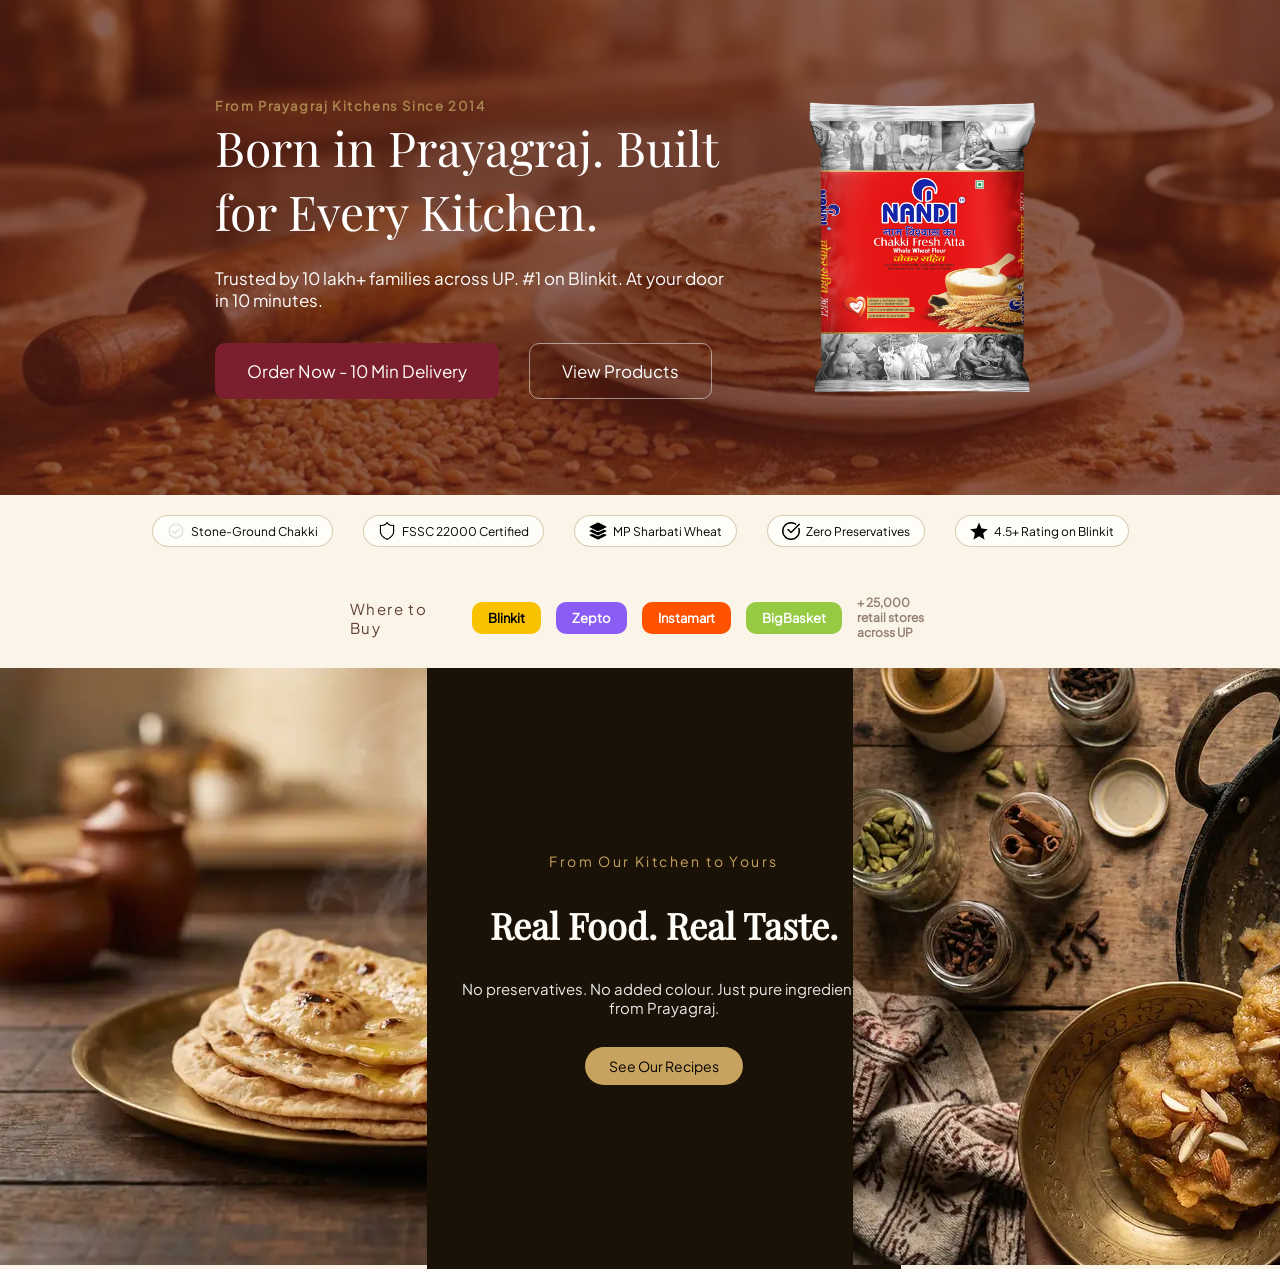
==== index.html @ 05269eb1 "Your message" ====
<!DOCTYPE html>
<html lang="en">

<head>
  <meta charset="UTF-8">
  <meta name="viewport" content="width=device-width, initial-scale=1.0">
  <title>Document</title>
  <link rel="stylesheet" href="index.css">
</head>

<body>
  <!-- HERO SECTION -->
  <div class="hero-container">
    <div class="hero-overlay">
      <div class="hero-inner-container">
        <div class="hero-content">
          <span>
            From Prayagraj Kitchens Since 2014</span>
          <h1>Born in Prayagraj.
            Built for Every Kitchen.</h1>
          <p>Trusted by 10 lakh+ families across UP. #1 on Blinkit. At your door in 10 minutes.</p>
          <div class="hero-btns">
            <button class="hero-a-btn">
              Order Now - 10 Min Delivery
            </button>
            <button class="hero-b-btn">
              View Products
            </button>
          </div>
        </div>
        <div class="hero-image">
          <img src="Images/atta-red-mockup-hero.webp" alt="">
        </div>
      </div>
    </div>
  </div>

  <!-- badge section  -->
  <div class="hero-under-tags">
    <span class="hero-under-tag">
      <img src="Icons\check_circle_24dp_E3E3E3_FILL0_wght400_GRAD0_opsz24.svg" alt="" class="hero-icons">
      Stone-Ground Chakki
    </span>
    <span class="hero-under-tag">
      <img src="Icons\user-interface_3668891.png" alt="" class="hero-icons">FSSC 22000 Certified
    </span>
    <span class="hero-under-tag">
      <img src="Icons\layer_1694011.png" alt="" class="hero-icons">MP Sharbati Wheat
    </span>
    <span class="hero-under-tag">
      <img src="Icons\comment_1756625.png" alt="" class="hero-icons">Zero Preservatives
    </span>
    <span class="hero-under-tag">
      <img src="Icons\star_565667.png" alt="" class="hero-icons">4.5+ Rating on Blinkit
    </span>
  </div>

  <!--  WHERE TO BUY  -->

  <div class="wtb-main-container">
    <div class="wtb-inner-container">
      <p class="wtb-big-t">
        Where to Buy
      </p>
      <div class="wtb-badge-container">
        <button class="wtb-badge-1">
          Blinkit
        </button>
        <button class="wtb-badge-2">
          Zepto
        </button>
        <button class="wtb-badge-3">
          Instamart
        </button>
        <button class="wtb-badge-4">
          BigBasket
        </button>
        <p class="wtb-small-t">
          + 25,000 retail stores across UP
        </p>
      </div>
    </div>
  </div>

  <!-- REAL FOOD REAL TASTE  -->
  <div class="rfrt-main-container">
    <div class="rfrt-left-image"><img src="Images\lifestyle-rotis-plate.webp" alt=""></div>
    <div class="rfrt-inner-container">
      <p class="rfrt-big-t">From Our Kitchen to Yours</p>
      <h1 class="rfrt-h1">
        Real Food.
        Real Taste.
      </h1>
      <p class="rfrt-small-t">
        No preservatives. No added colour. Just pure ingredients from Prayagraj.
      </p>
      <button class="rfrt-btn">
        See Our Recipes
      </button>
    </div>
    <div class="rfrt-right-image"><img src="Images\lifestyle-halwa-cooking.webp" alt=""></div>
  </div>
</body>

</html>
---- index.css ----
@font-face {
  font-family: 'jakarta';
  src: url('./text/PlusJakartaSans-Regular.ttf');
}
@font-face {
  font-family: 'playfair';
  src: url('./text/PlayfairDisplay-Regular.ttf');
}
/* HERO SECTION  */
*{
  margin: 0;
  padding: 0;
}
body{
  background-color: #FAF5E8;
}
.hero-container{
  background-image: url(Images/hero-bg.webp);
  height: 55vh;
  width: 100%;
  background-size: cover;
  background-repeat: no-repeat;
  background-position: center;
}
.hero-overlay{
  background-color: #531b15af;
  height: 100%;
  display: flex;
  justify-content: center;
  align-items: center;

}
.hero-inner-container{
  display: flex;
  justify-content: space-between;
  align-items: center;
  gap: 50px;
  margin: 0px 320px;
}
.hero-image img{
  height: 303px;


}
.hero-image{
  height: 303px;
  animation-name: float;
  animation-duration: 3.5s;
  animation-iteration-count: infinite;

}
@keyframes float{
  
  0%, 100%{
    transform: translateY(0);
  }
  50%{
    transform: translateY(-10px);
  }
}
.hero-image{
  height: 303px;
  width: 500px;
  display: flex;
  justify-content: center;
}
.hero-content{
  color: rgb(255, 255, 255);
  max-width: 570px;
}
.hero-content span{
  color: #A9854F;
  font-size: 13px;
  font-weight: 600;
  letter-spacing: 1.6px;
  font-family: jakarta;
  margin-bottom: 16px;
}
.hero-content h1{
  color: rgb(255, 255, 255);
  font-size: 48px;
  font-family: playfair;
  margin-bottom: 24px;
  font-weight: 400;
}
.hero-content p{
  color: rgb(255, 255, 255);
  font-size: 17px;
  font-weight: 500;
  font-family: jakarta;
  margin-bottom: 32px;
}
.hero-btns{
  display: flex;
  gap: 30px;
}
.hero-a-btn{
 padding: 16px 32px;
 background-color: #7B1F2E;
 font-family: jakarta;
 font-size: 17px;
 font-weight: 500;
 color: #FFFDF7;
 border: none;
 border-radius: 10px;
}
.hero-b-btn{
 padding: 16px 32px;
 background-color: #7b1f2e00;
 font-family: jakarta;
 font-size: 17px;
 font-weight: 500;
 color: #ffffff;
 border: #ffffff80 solid 1px;
 border-radius: 10px;
}
/* HERO-UNDER-ICONS */

.hero-icons{
  height: 18px;
  width: 18px;
}
.hero-under-tag{
  background-color: #FFFDF7;
  border-radius: 20px;
  padding: 6px 14px;
  font-family: jakarta;
  font-size: 12px;
  color: black;
  display: flex;
  justify-content: center;
  align-items: center;
  gap: 6px;
  border: #7a510648 solid 1px ;
}
.hero-under-tags{
  display: flex;
  justify-content: center;
  align-items: center;
  gap: 30px;
  padding: 20px 24px;
 
}
 /* WHERE TO BUY  */


.wtb-main-container{
  padding: 12px 0px;
  

 }
 .wtb-inner-container{
  margin: 0px 350px;
  padding: 16px 0px;
  display: flex;
  justify-content: center;
  align-items: center;
  gap: 30px;
  
 }
 .wtb-badge-container{
  display: flex;
  justify-content: center;
  align-items: center;
  gap: 15px;
 }
 .wtb-big-t{
  font-family: jakarta;
  font-size: 15px;
  letter-spacing: 1.4px;
  font-weight: 500;
  color: #3a1304cb;
 }
 .wtb-small-t{
  font-family: jakarta;
  font-size: 12px;
  letter-spacing: 0px;
  font-weight: 600;
  color: #35110383;
 }
.wtb-badge-1{
  padding: 8px 16px;
  background-color: #F8C200;
  color: black;
  font-family: jakarta;
  font-size: 13px;
  font-weight: 600;
  border: none;
  border-radius: 10px;
}
.wtb-badge-2{
  padding: 8px 16px;
  background-color: #8B5CF6;
  color: rgb(255, 255, 255);
  font-family: jakarta;
  font-size: 13px;
  font-weight: 600;
  border: none;
  border-radius: 10px;
}
.wtb-badge-3{
  padding: 8px 16px;
  background-color: #FF5200;
  color: rgb(255, 255, 255);
  font-family: jakarta;
  font-size: 13px;
  font-weight: 600;
  border: none;
  border-radius: 10px;
}
.wtb-badge-4{
  padding: 8px 16px;
  background-color: #95CA42;
  color: rgb(255, 255, 255);
  font-family: jakarta;
  font-size: 13px;
  font-weight: 600;
  border: none;
  border-radius: 10px;
}
.rfrt-main-container{
  display: grid;
  justify-content: center;
  align-items: stretch;
  grid-template-columns: 1fr 1fr 1fr;
  min-height: 340px;
  padding: 0px;
  position: relative;
}
.rfrt-inner-container{
  display: flex;
  justify-content: center;
  align-items: center;
  padding: 32px 24px;
  flex-direction: column;
  text-align: center;
  background-color: #1A1207;
  width: 100%;
  gap: 30px;
  
}

.rfrt-left-image, .rfrt-right-image{
  overflow: hidden;
}
.rfrt-left-image image{
      width: 100%;
    height: 100%;
    object-fit: cover;
    display: block;
    transition: transform 6s;
    transform: scale(1);
}

.rfrt-right-image image{
    width: 100%;
    height: 100%;
    object-fit: cover;
    display: block;
    transition: transform 6s;
    transform: scale(1);
}
.rfrt-big-t{
  color: #C8A35F;
  font-family: jakarta;
  font-size: 14px;
  letter-spacing: 2.4px;
  line-height: 19px;
}
.rfrt-small-t{
  color: #e9e9e9;
  font-family: jakarta;
  font-size: 15px;
  letter-spacing: 0px;
  line-height: 19px;
}
.rfrt-h1{
  font-family: playfair;
  font-size: 36px;
  color: #FFFDF7;
  font-weight: 600;
}
.rfrt-btn{
  padding: 10px 24px;
  background-color: #C8A35F;
  border-radius: 50px;
  border: none;
  font-family: jakarta;
  font-size: 14px;
  color: black;
}
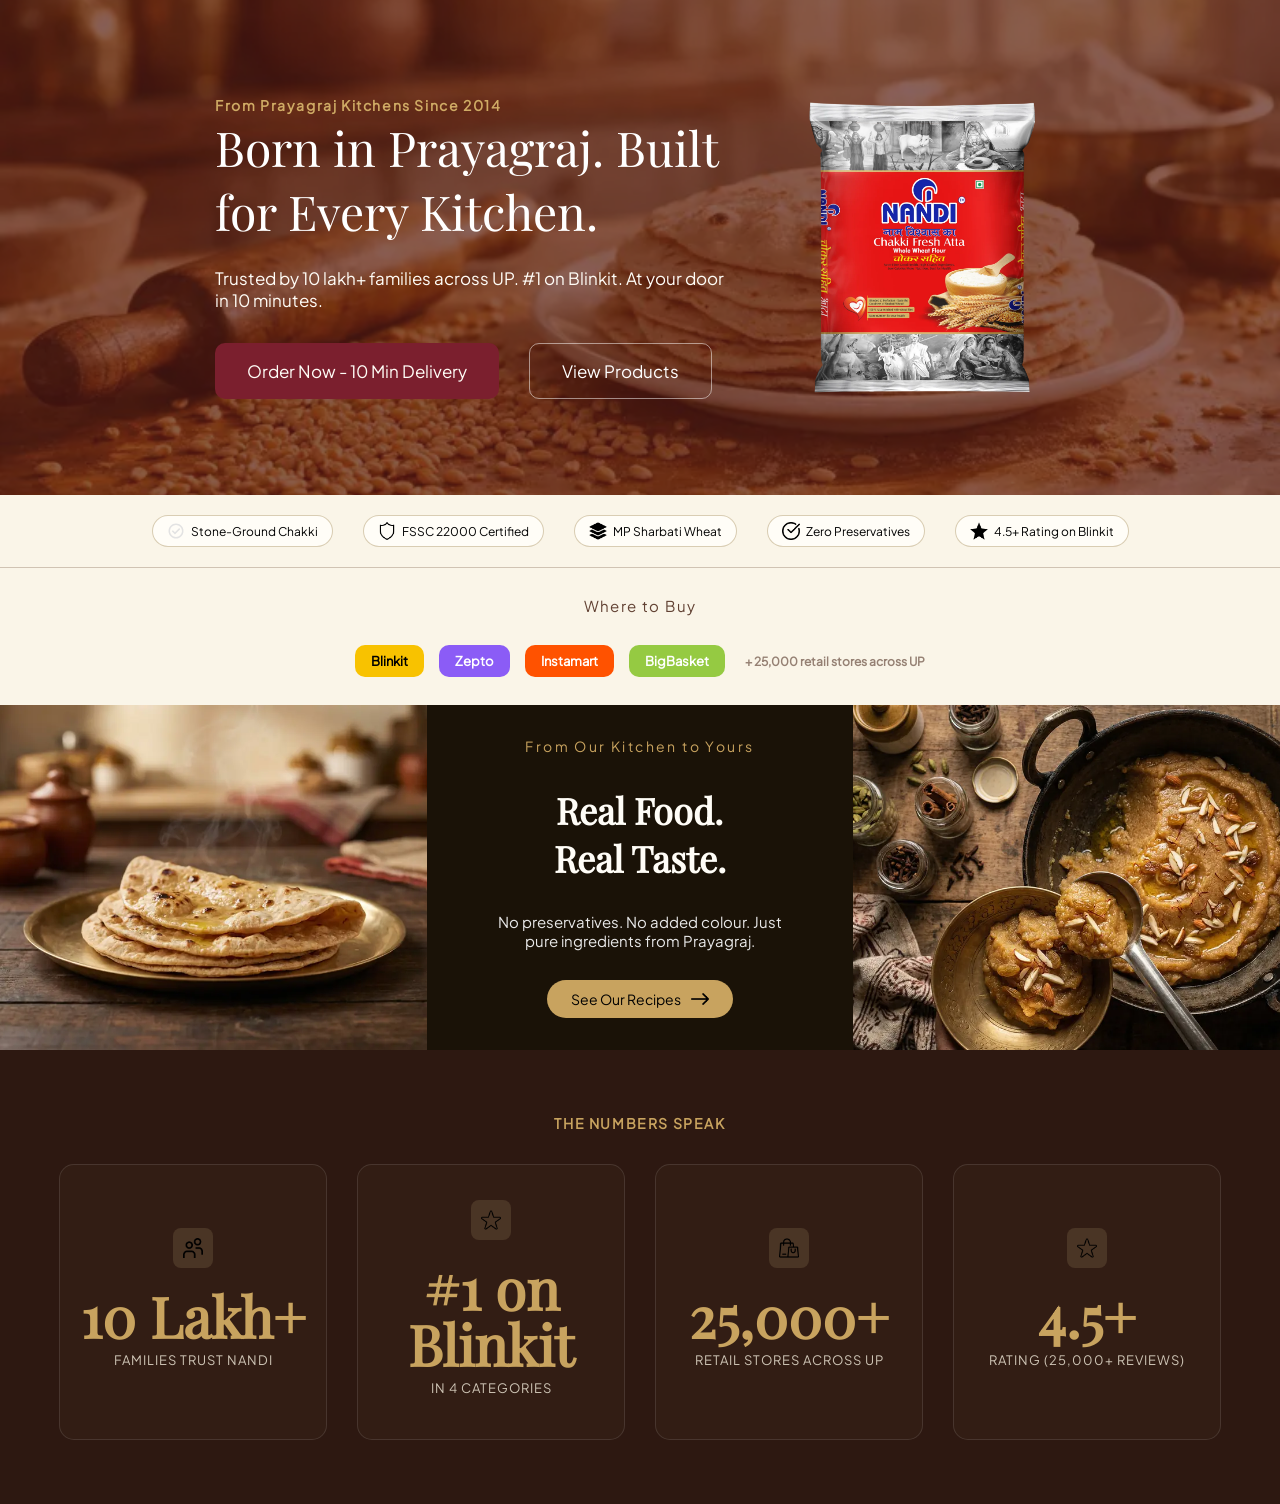
==== commit 37938cdd: "first commit" ====
--- a/index.html
+++ b/index.html
@@ -6,6 +6,7 @@
   <meta name="viewport" content="width=device-width, initial-scale=1.0">
   <title>Document</title>
   <link rel="stylesheet" href="index.css">
+  <link rel="stylesheet" href="media.css">
 </head>
 
 <body>
@@ -35,6 +36,7 @@
     </div>
   </div>
 
+  
   <!-- badge section  -->
   <div class="hero-under-tags">
     <span class="hero-under-tag">
@@ -53,16 +55,17 @@
     <span class="hero-under-tag">
       <img src="Icons\star_565667.png" alt="" class="hero-icons">4.5+ Rating on Blinkit
     </span>
-  </div>
-
+  </div> 
+  
+  <hr class="divider">
   <!--  WHERE TO BUY  -->
-
   <div class="wtb-main-container">
     <div class="wtb-inner-container">
       <p class="wtb-big-t">
         Where to Buy
       </p>
       <div class="wtb-badge-container">
+        <div class="wtb-badges">
         <button class="wtb-badge-1">
           Blinkit
         </button>
@@ -75,6 +78,7 @@
         <button class="wtb-badge-4">
           BigBasket
         </button>
+        </div>
         <p class="wtb-small-t">
           + 25,000 retail stores across UP
         </p>
@@ -96,10 +100,40 @@
       </p>
       <button class="rfrt-btn">
         See Our Recipes
+        <img src="./Icons/right_4574317.png" class="arrow" alt="">
       </button>
     </div>
     <div class="rfrt-right-image"><img src="Images\lifestyle-halwa-cooking.webp" alt=""></div>
   </div>
+ 
+  <!-- NUMBERS SECTION -->
+   <div class="ns-main-container">
+    <div class="ns-inner-container">
+      <p class="ns-text">The Numbers Speak</p>
+      <div class="ns-card-container">
+        <div class="ns-card">
+          <img src="./Icons/users_12470714.png" alt="">
+          <h1>10 Lakh+</h1>
+          <p>Families Trust Nandi</p>
+        </div>
+        <div class="ns-card">
+          <img src="Icons\star_2168282.png" alt="">
+          <h1>#1 on Blinkit</h1>
+          <p>in 4 Categories</p>
+        </div>
+        <div class="ns-card">
+          <img src="Icons/paper-bags_4129702.png" alt="">
+          <h1>25,000+</h1>
+          <p>Retail Stores Across UP</p>
+        </div>
+        <div class="ns-card">
+          <img src="Icons\star_2168282.png" alt="">
+          <h1>4.5+</h1>
+          <p>Rating (25,000+ Reviews)</p>
+        </div>
+      </div>
+    </div>
+   </div>
 </body>
 
 </html>
--- a/index.css
+++ b/index.css
@@ -1,20 +1,24 @@
+* {
+  margin: 0px;
+  padding: 0px;
+}
+
+body {
+  background-color: #FAF5E8;
+}
 @font-face {
   font-family: 'jakarta';
   src: url('./text/PlusJakartaSans-Regular.ttf');
 }
+
 @font-face {
   font-family: 'playfair';
   src: url('./text/PlayfairDisplay-Regular.ttf');
 }
+
 /* HERO SECTION  */
-*{
-  margin: 0;
-  padding: 0;
-}
-body{
-  background-color: #FAF5E8;
-}
-.hero-container{
+
+.hero-container {
   background-image: url(Images/hero-bg.webp);
   height: 55vh;
   width: 100%;
@@ -22,7 +26,8 @@
   background-repeat: no-repeat;
   background-position: center;
 }
-.hero-overlay{
+
+.hero-overlay {
   background-color: #531b15af;
   height: 100%;
   display: flex;
@@ -30,97 +35,113 @@
   align-items: center;
 
 }
-.hero-inner-container{
+
+.hero-inner-container {
   display: flex;
   justify-content: space-between;
   align-items: center;
   gap: 50px;
   margin: 0px 320px;
 }
-.hero-image img{
+
+.hero-image img {
   height: 303px;
 
 
 }
-.hero-image{
-  height: 303px;
+
+.hero-image {
+  /* height: 303px; */
   animation-name: float;
   animation-duration: 3.5s;
   animation-iteration-count: infinite;
 
 }
-@keyframes float{
-  
-  0%, 100%{
+
+@keyframes float {
+
+  0%,
+  100% {
     transform: translateY(0);
   }
-  50%{
+
+  50% {
     transform: translateY(-10px);
   }
 }
-.hero-image{
+
+.hero-image {
   height: 303px;
   width: 500px;
   display: flex;
   justify-content: center;
 }
-.hero-content{
+
+.hero-content {
   color: rgb(255, 255, 255);
   max-width: 570px;
 }
-.hero-content span{
-  color: #A9854F;
-  font-size: 13px;
+
+.hero-content span {
+  color: #CFAB65;
+  font-size: 14px;
   font-weight: 600;
   letter-spacing: 1.6px;
   font-family: jakarta;
   margin-bottom: 16px;
 }
-.hero-content h1{
+
+.hero-content h1 {
   color: rgb(255, 255, 255);
   font-size: 48px;
   font-family: playfair;
   margin-bottom: 24px;
   font-weight: 400;
 }
-.hero-content p{
-  color: rgb(255, 255, 255);
+
+.hero-content p {
+  color: #FFFDF7;
   font-size: 17px;
   font-weight: 500;
   font-family: jakarta;
   margin-bottom: 32px;
 }
-.hero-btns{
+
+.hero-btns {
   display: flex;
   gap: 30px;
 }
-.hero-a-btn{
- padding: 16px 32px;
- background-color: #7B1F2E;
- font-family: jakarta;
- font-size: 17px;
- font-weight: 500;
- color: #FFFDF7;
- border: none;
- border-radius: 10px;
-}
-.hero-b-btn{
- padding: 16px 32px;
- background-color: #7b1f2e00;
- font-family: jakarta;
- font-size: 17px;
- font-weight: 500;
- color: #ffffff;
- border: #ffffff80 solid 1px;
- border-radius: 10px;
-}
+
+.hero-a-btn {
+  padding: 16px 32px;
+  background-color: #7B1F2E;
+  font-family: jakarta;
+  font-size: 17px;
+  font-weight: 500;
+  color: #FFFDF7;
+  border: none;
+  border-radius: 10px;
+}
+
+.hero-b-btn {
+  padding: 16px 32px;
+  background-color: #7b1f2e00;
+  font-family: jakarta;
+  font-size: 17px;
+  font-weight: 500;
+  color: #ffffff;
+  border: #ffffff80 solid 1px;
+  border-radius: 10px;
+}
+
 /* HERO-UNDER-ICONS */
 
-.hero-icons{
+.hero-icons {
   height: 18px;
   width: 18px;
 }
-.hero-under-tag{
+
+.hero-under-tag {
   background-color: #FFFDF7;
   border-radius: 20px;
   padding: 6px 14px;
@@ -130,55 +151,77 @@
   display: flex;
   justify-content: center;
   align-items: center;
+  flex-wrap: wrap;
   gap: 6px;
-  border: #7a510648 solid 1px ;
-}
-.hero-under-tags{
-  display: flex;
-  justify-content: center;
-  align-items: center;
+  border: #7a510648 solid 1px;
+}
+
+.hero-under-tags {
+  display: flex;
+  justify-content: center;
+  align-items: center;
+  flex-wrap: wrap;
   gap: 30px;
   padding: 20px 24px;
- 
-}
- /* WHERE TO BUY  */
-
-
-.wtb-main-container{
+}
+
+.divider{
+  width: 100%;
+  border: none;
+  height: 1px;
+  background-color: #4b240b3d;
+}
+
+/* WHERE TO BUY  */
+
+
+.wtb-main-container {
   padding: 12px 0px;
-  
-
- }
- .wtb-inner-container{
+}
+
+.wtb-inner-container {
   margin: 0px 350px;
   padding: 16px 0px;
   display: flex;
   justify-content: center;
   align-items: center;
+  flex-wrap: wrap;
   gap: 30px;
-  
- }
- .wtb-badge-container{
-  display: flex;
-  justify-content: center;
-  align-items: center;
+
+}
+
+.wtb-badge-container {
+  display: flex;
+  justify-content: center;
+  align-items: center;
+  flex-wrap: wrap;
+  gap: 20px;
+}
+
+.wtb-badges {
+  display: flex;
+  justify-content: center;
   gap: 15px;
- }
- .wtb-big-t{
+  flex-wrap: wrap;
+}
+
+.wtb-big-t {
   font-family: jakarta;
   font-size: 15px;
   letter-spacing: 1.4px;
   font-weight: 500;
   color: #3a1304cb;
- }
- .wtb-small-t{
+}
+
+.wtb-small-t {
   font-family: jakarta;
   font-size: 12px;
   letter-spacing: 0px;
   font-weight: 600;
   color: #35110383;
- }
-.wtb-badge-1{
+}
+
+.wtb-badge-1 {
   padding: 8px 16px;
   background-color: #F8C200;
   color: black;
@@ -188,7 +231,8 @@
   border: none;
   border-radius: 10px;
 }
-.wtb-badge-2{
+
+.wtb-badge-2, .wtb-badge-3,.wtb-badge-4{
   padding: 8px 16px;
   background-color: #8B5CF6;
   color: rgb(255, 255, 255);
@@ -198,89 +242,94 @@
   border: none;
   border-radius: 10px;
 }
-.wtb-badge-3{
-  padding: 8px 16px;
+
+.wtb-badge-3 {
   background-color: #FF5200;
-  color: rgb(255, 255, 255);
-  font-family: jakarta;
-  font-size: 13px;
-  font-weight: 600;
-  border: none;
-  border-radius: 10px;
-}
-.wtb-badge-4{
-  padding: 8px 16px;
+}
+
+.wtb-badge-4 {
   background-color: #95CA42;
-  color: rgb(255, 255, 255);
-  font-family: jakarta;
-  font-size: 13px;
-  font-weight: 600;
-  border: none;
-  border-radius: 10px;
-}
-.rfrt-main-container{
+}
+
+/* REAL FOOD REAL TASTE */
+
+.rfrt-main-container {
   display: grid;
   justify-content: center;
   align-items: stretch;
   grid-template-columns: 1fr 1fr 1fr;
+  grid-template-areas: "img-left middle img-right";
   min-height: 340px;
   padding: 0px;
   position: relative;
 }
-.rfrt-inner-container{
+
+.rfrt-inner-container {
   display: flex;
   justify-content: center;
   align-items: center;
   padding: 32px 24px;
   flex-direction: column;
+  grid-area: middle;
   text-align: center;
   background-color: #1A1207;
+  /* width: 100%; */
+  gap: 30px;
+}
+
+.rfrt-left-image {
+  overflow: hidden;
+  grid-area: img-left;
+}
+.rfrt-right-image {
+  overflow: hidden;
+  grid-area: img-right;
+}
+
+.rfrt-left-image img {
   width: 100%;
-  gap: 30px;
-  
-}
-
-.rfrt-left-image, .rfrt-right-image{
-  overflow: hidden;
-}
-.rfrt-left-image image{
-      width: 100%;
-    height: 100%;
-    object-fit: cover;
-    display: block;
-    transition: transform 6s;
-    transform: scale(1);
-}
-
-.rfrt-right-image image{
-    width: 100%;
-    height: 100%;
-    object-fit: cover;
-    display: block;
-    transition: transform 6s;
-    transform: scale(1);
-}
-.rfrt-big-t{
+  height: 100%;
+  object-fit: cover;
+  display: block;
+  transition: transform 6s;
+  transform: scale(1);
+}
+
+.rfrt-right-image img {
+  width: 100%;
+  height: 100%;
+  object-fit: cover;
+  display: block;
+  transition: transform 6s;
+  transform: scale(1);
+}
+
+.rfrt-big-t {
   color: #C8A35F;
   font-family: jakarta;
   font-size: 14px;
   letter-spacing: 2.4px;
   line-height: 19px;
 }
-.rfrt-small-t{
+
+.rfrt-small-t {
   color: #e9e9e9;
   font-family: jakarta;
   font-size: 15px;
   letter-spacing: 0px;
   line-height: 19px;
-}
-.rfrt-h1{
+  max-width: 300px;
+}
+
+.rfrt-h1 {
   font-family: playfair;
   font-size: 36px;
   color: #FFFDF7;
   font-weight: 600;
-}
-.rfrt-btn{
+  max-width: 200px;
+}
+
+.rfrt-btn {
   padding: 10px 24px;
   background-color: #C8A35F;
   border-radius: 50px;
@@ -288,4 +337,87 @@
   font-family: jakarta;
   font-size: 14px;
   color: black;
+  display: flex;
+  align-items: center;
+  justify-content: center;
+  gap: 10px;
+}
+.arrow{
+  height: 18px;
+}
+
+/* NUMBERS SECTION */
+
+.ns-main-container{
+  background-color: #2D1811;
+  padding: 64px 0;
+}
+.ns-inner-container{
+  display: flex;
+  justify-content: center;
+  align-items: center;
+  flex-direction: column;
+}
+.ns-card-container{
+  display: flex;
+  justify-content: center;
+  align-items: center;
+  margin: auto;
+  padding: 0px 20px;
+  max-width: 1200px;
+  gap: 30px;
+
+
+}
+.ns-card{
+  display: flex;
+  flex-direction: column;
+  justify-content: center;
+  align-items: center;
+  flex-wrap: wrap;
+  background-color: #352017bb;
+  padding: 20px 16px;
+  border: #ffffff1c solid 1px ;
+  border-radius: 15px;
+  width: 100%;
+  height: 234px;
+  margin: auto;
+  
+}
+.ns-text{
+  font-family: jakarta;
+  font-size: 14px;
+  color: #C8A35F;
+  font-weight: 600;
+  letter-spacing: 1.6px;
+  margin-bottom: 32px;
+  text-transform: uppercase;
+}
+.ns-card h1{
+  font-family: playfair;
+  font-size: 56px;
+  color: #C8A35F;
+  margin-bottom: 8px;
+  text-align: center;
+  line-height: 1;
+  margin-bottom: 8px;
+}
+.ns-card p{
+  font-family: jakarta;
+  font-size: 13px;
+  letter-spacing: 1px;
+  font-weight: 600px;
+  
+  text-transform: uppercase;
+  color: #faf4e3c7;
+  margin-bottom: 8px;
+  text-align: center;
+}
+.ns-card img{
+  height: 20px;
+  background-color: #4A3525;
+  padding: 10px;
+  border-radius: 8px;
+  margin-top: 0px;
+  margin: 0px auto 20px auto;
 }
--- a/media.css
+++ b/media.css
@@ -0,0 +1,126 @@
+@media (max-width: 800px) {
+
+  .hero-container {
+    height: 100%;
+    width: 100%;
+  }
+
+  .hero-inner-container {
+    flex-direction: column;
+  }
+
+  .hero-image {
+    order: -1;
+    height: 190px;
+    margin-top: 30px;
+  }
+
+  .hero-image img {
+    height: 190px;
+  }
+
+  .hero-content {
+    max-width: 400px;
+    text-align: center;
+    display: flex;
+    justify-content: center;
+    align-items: center;
+    flex-direction: column;
+    flex-wrap: wrap;
+  }
+
+  .hero-btns {
+    display: flex;
+    flex-direction: column;
+    justify-content: center;
+    align-items: center;
+    max-width: 300px;
+    margin-bottom: 30px;
+  }
+
+  .hero-a-btn,
+  .hero-b-btn {
+    width: 290px;
+  }
+
+  .hero-content h1 {
+    font-size: 32px;
+    font-weight: 400;
+    text-wrap: balance;
+    overflow-wrap: break-word;
+  }
+
+  .hero-content p {
+    font-size: 14px;
+    font-weight: 300;
+    text-wrap: balance;
+    overflow-wrap: break-word;
+  }
+
+
+  /* badge section */
+
+  .hero-under-tag {
+    padding: 4px 10px;
+  }
+
+  .hero-under-tags {
+    display: flex;
+    justify-content: center;
+    align-items: center;
+    flex-wrap: wrap;
+    gap: 10px;
+    padding: 40px 20px;
+  }
+
+  .hero-icons {
+    height: 14px;
+    width: 14px;
+  }
+
+  .hero-under-tag {
+    font-size: 11px;
+  }
+
+  /* WHERE TO BUY */
+
+  .wtb-inner-container {
+    margin: 0px;
+    padding: 16px 20px;
+    gap: 30px;
+  }
+
+  /* REAL FOOD REAL TASTE  */
+
+  .rfrt-main-container {
+    grid-template-columns: 1fr 1fr;
+    grid-template-areas: "middle middle"
+      "img-left img-right";
+  }
+
+  .rfrt-inner-container {
+    padding: 20px 16px;
+  }
+
+
+
+
+  .ns-card-container {
+    display: grid;
+    justify-content: center;
+    align-items: center;
+    grid-template-columns: 1fr 1fr;
+    row-gap: 30px;
+    column-gap: 30px;
+    width: 100%;
+    padding: 0px 10px;
+  }
+  .ns-card{
+    padding: 12px 8px;
+    width: 100%;
+    height: 100%;
+  }
+  .ns-card h1{
+    font-size: 28px;
+  }
+}
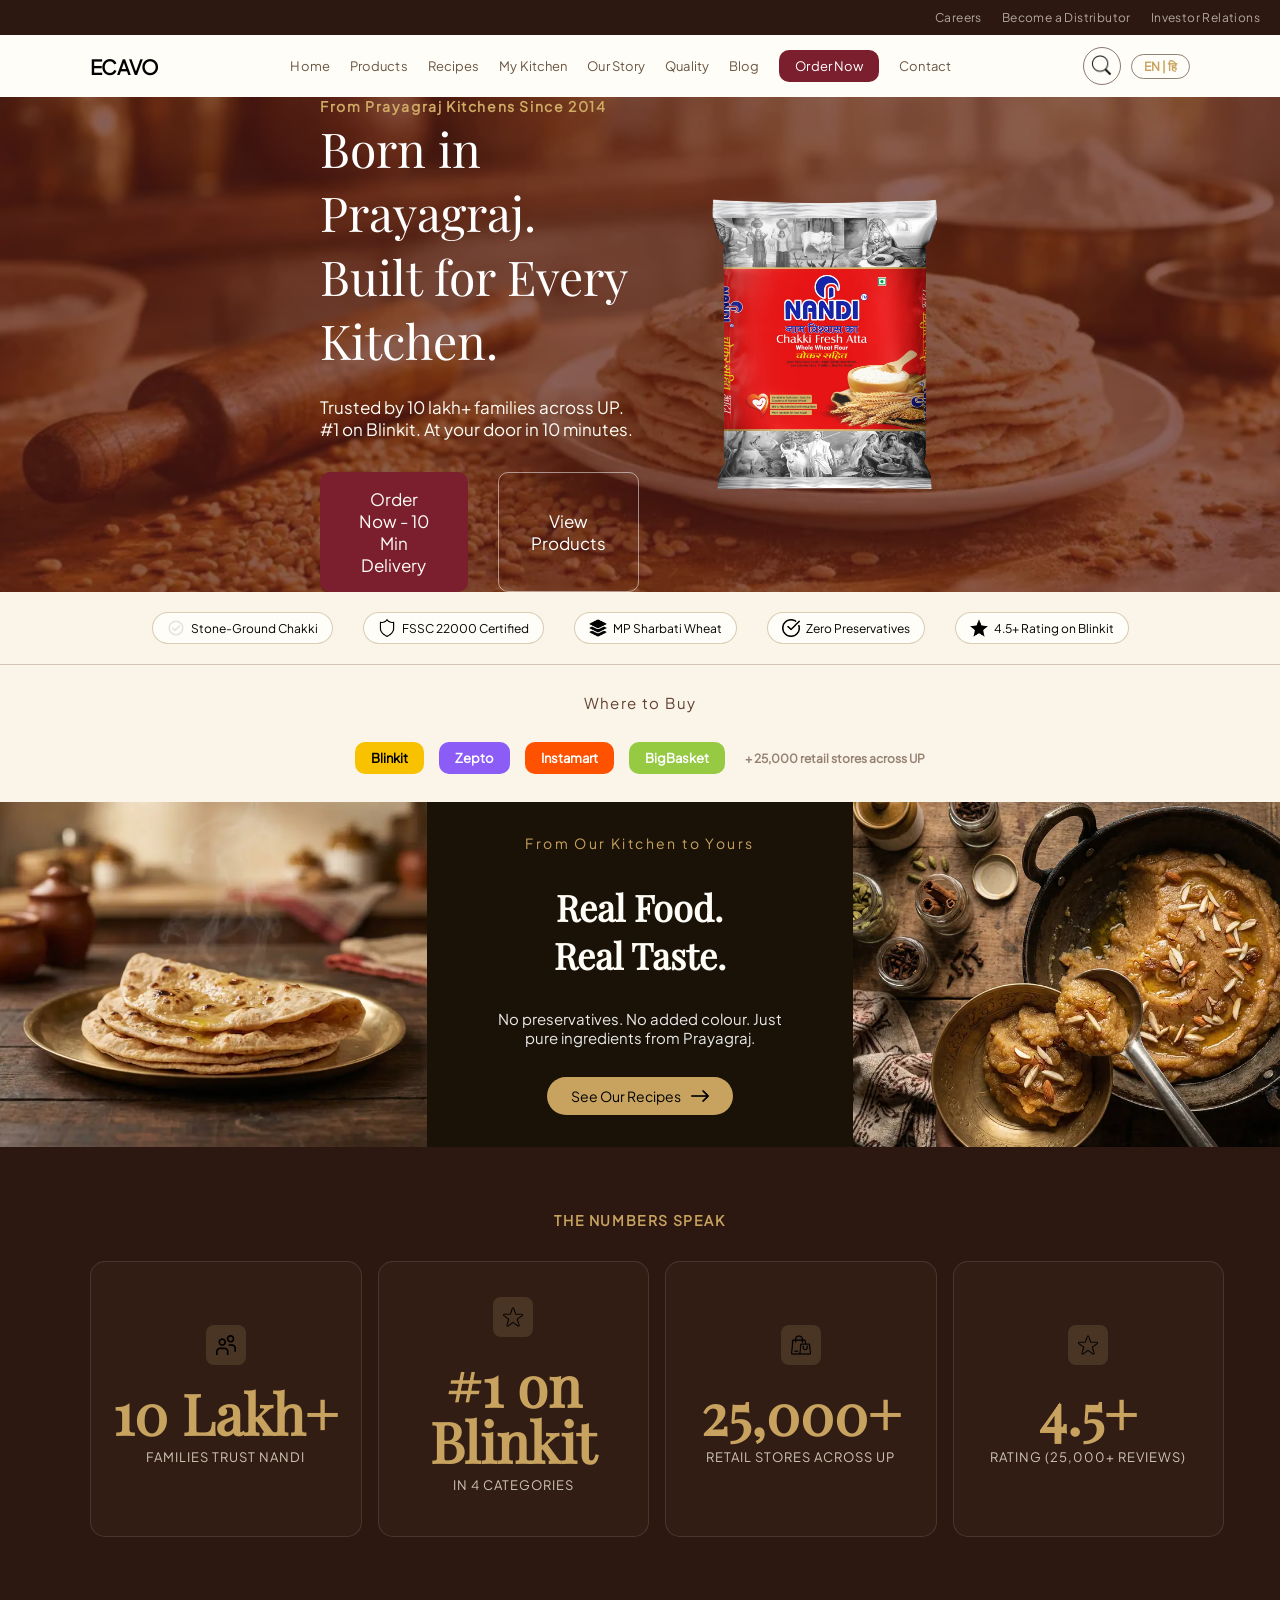
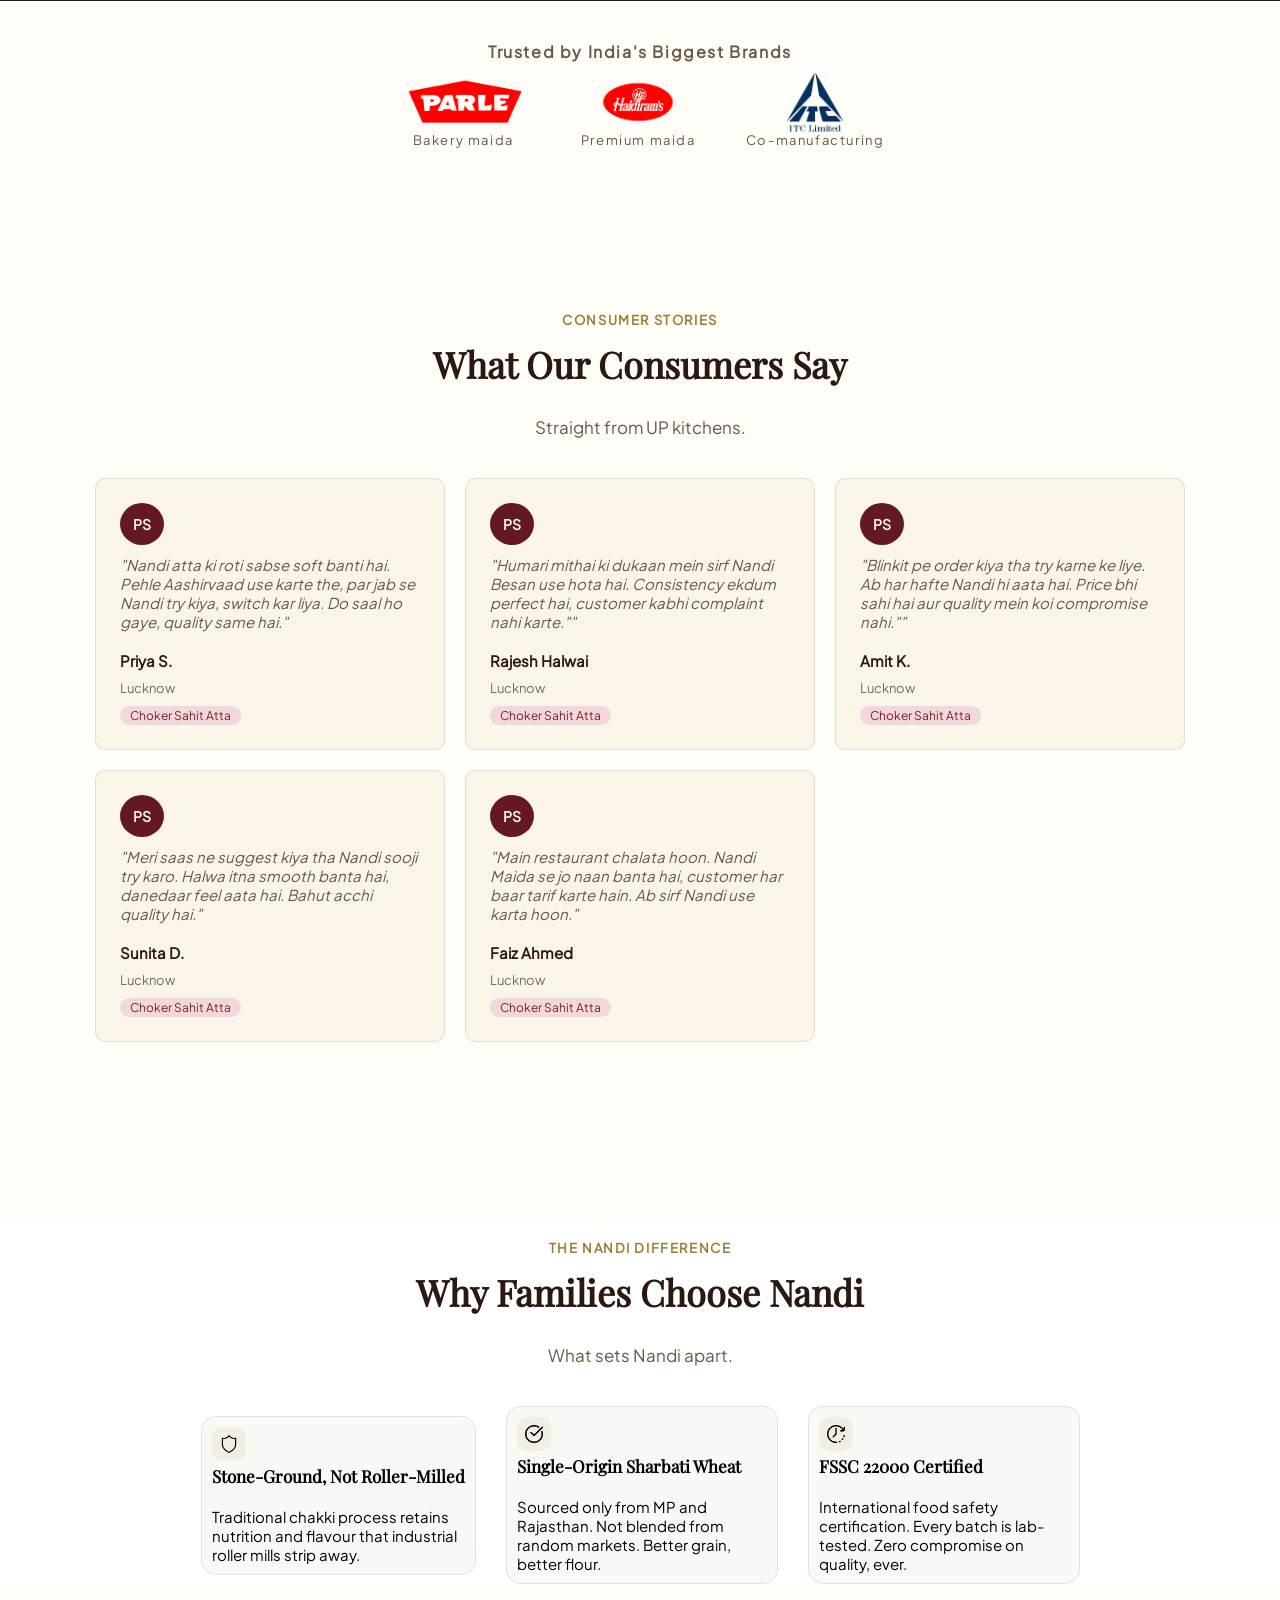
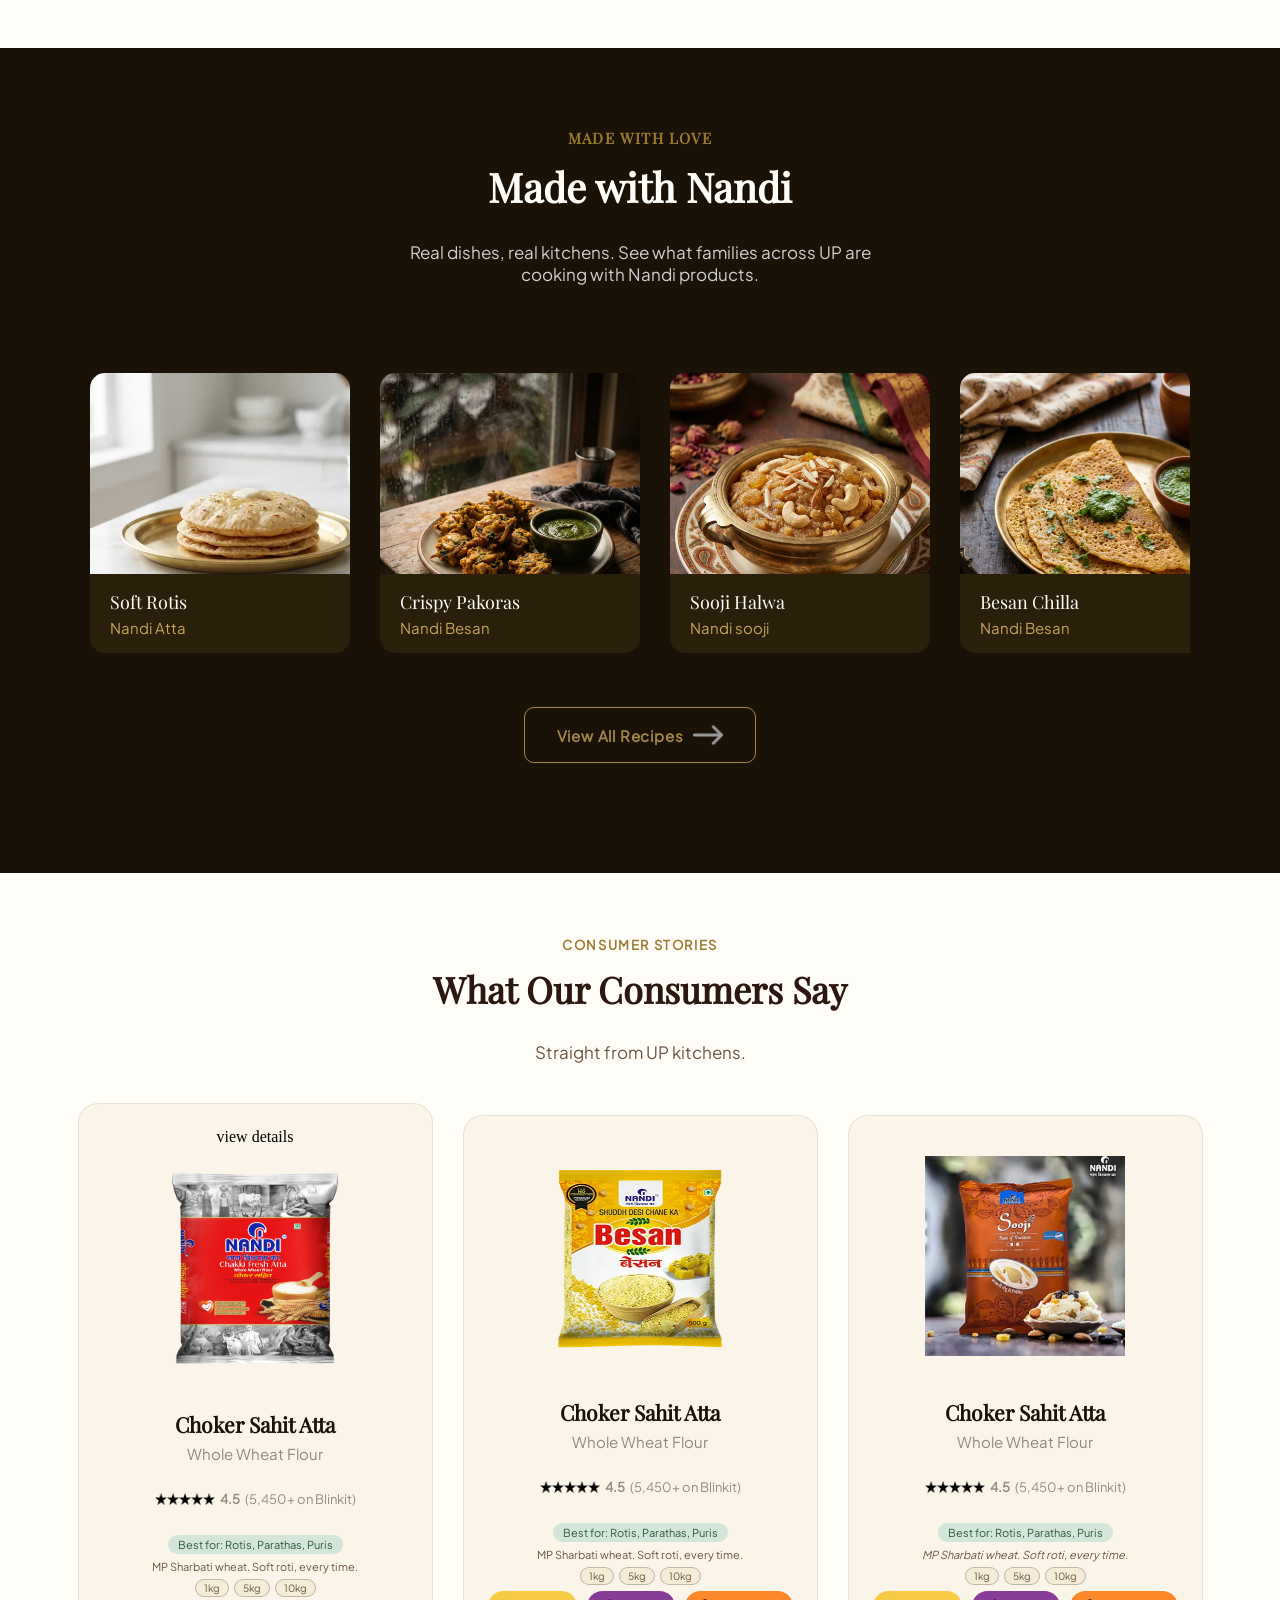
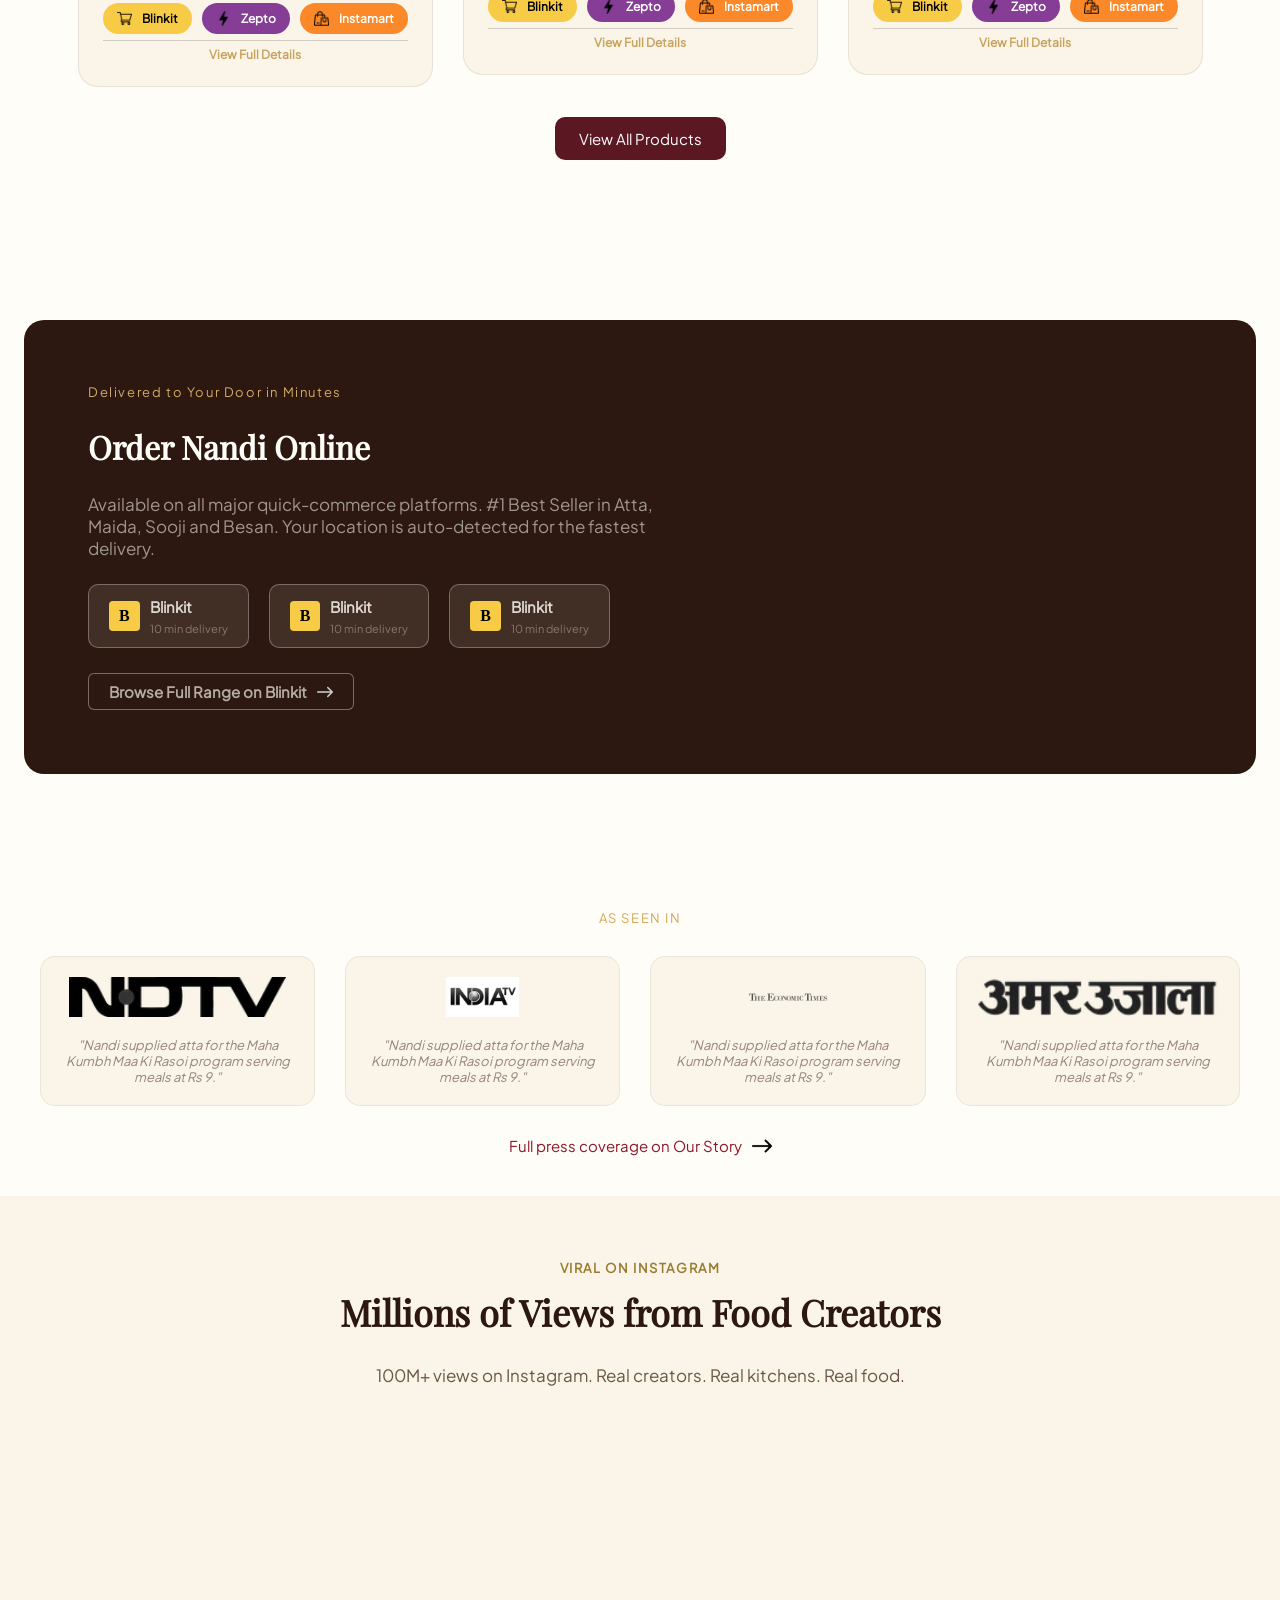
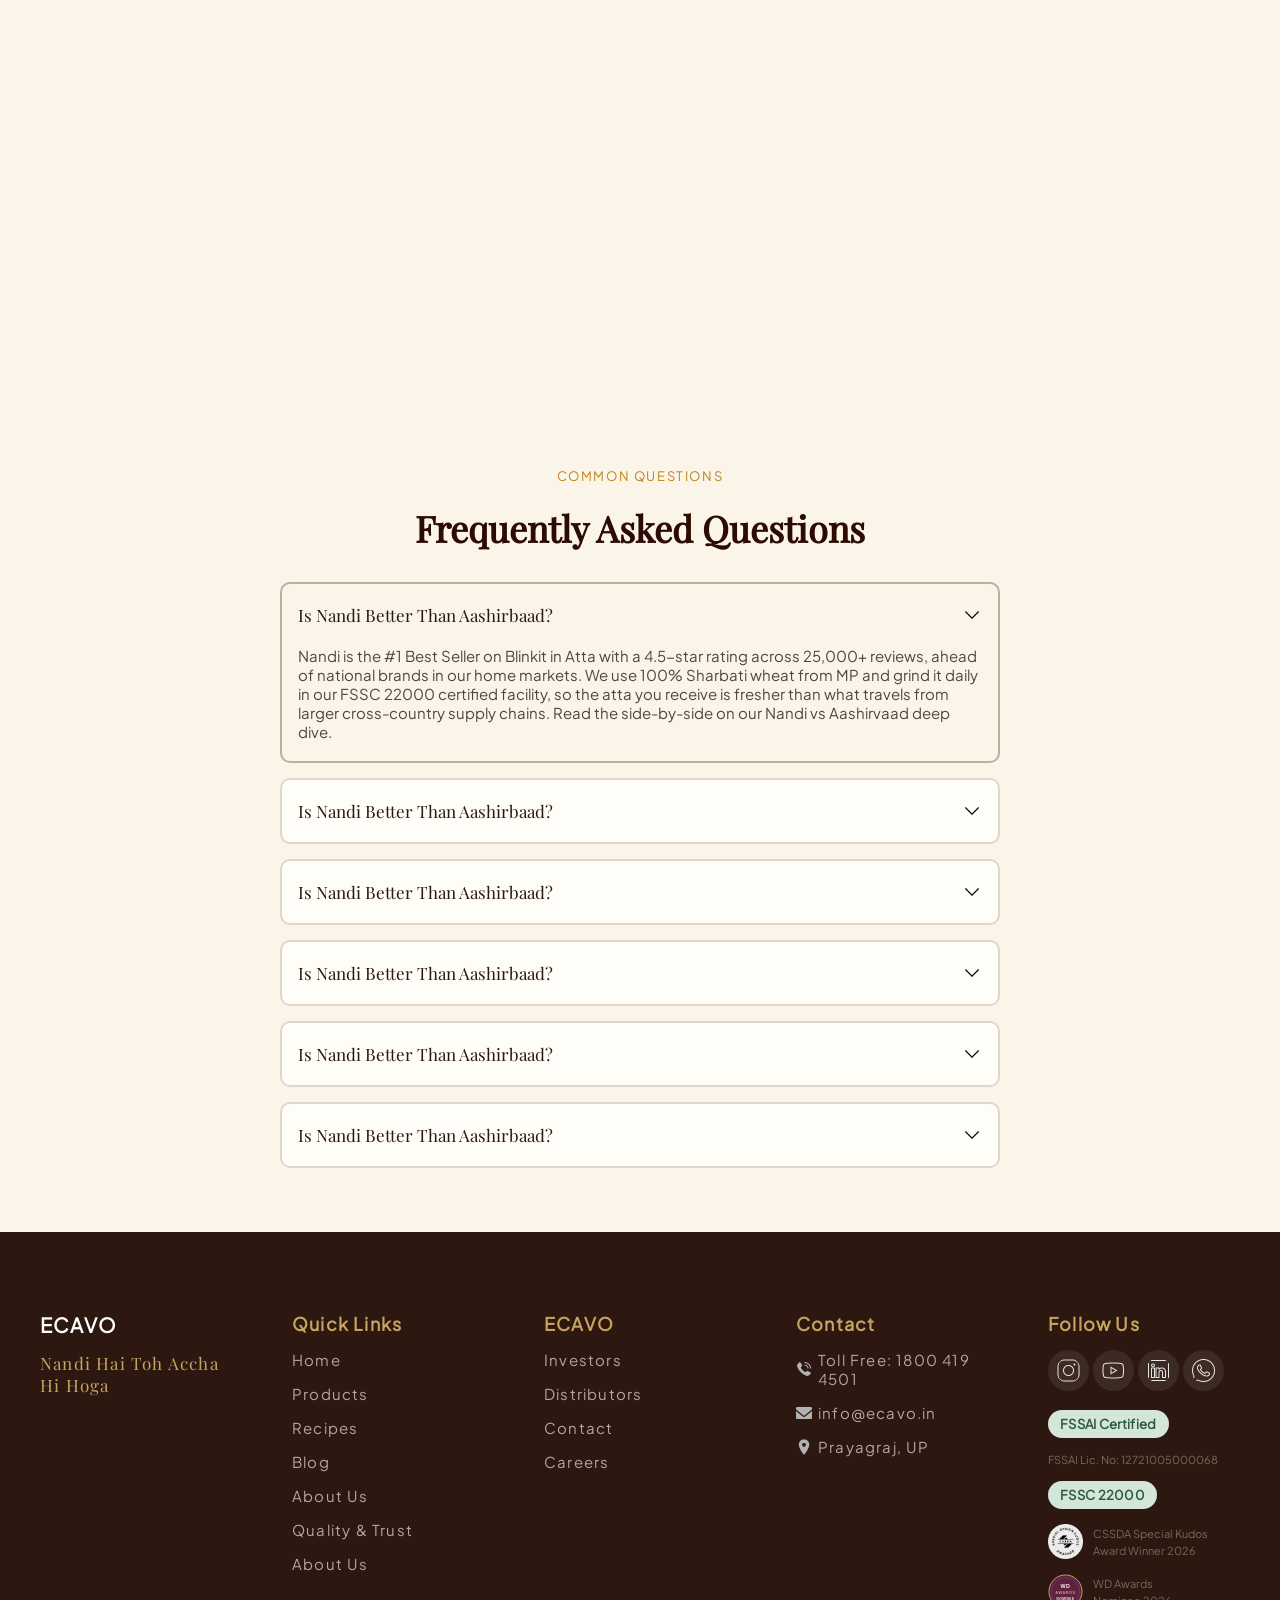
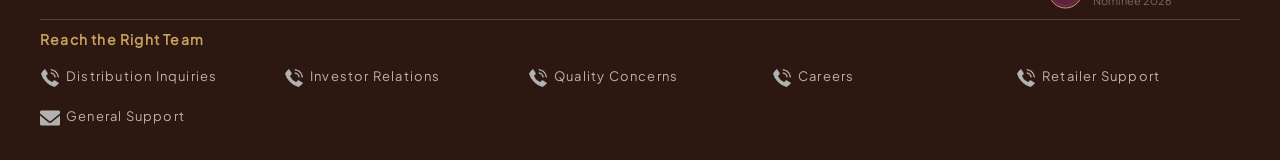
==== commit 7aa82390: "first commit" ====
--- a/index.html
+++ b/index.html
@@ -10,6 +10,72 @@
 </head>
 
 <body>
+  <!-- NAVIGATION  -->
+   <!-- NAV-TOP  -->
+    <div class="nt-main-container">
+      <div class="nt-inner-container">
+        <p>Careers</p>
+        <p>Become a Distributor</p>
+        <p>Investor Relations</p>
+      </div>
+    </div>
+
+    <!-- NAV_BOTTOM  -->
+
+    <div class="nb-main-container">
+
+      <div class="nb-inner-container">
+        
+        <div class="nd-logo">
+          ECAVO
+        </div>
+
+        <div class="nb-btn-container">
+          <button class="nb-btn">
+            Home
+          </button>
+          <button class="nb-btn">
+            Products
+          </button>
+          <button class="nb-btn">
+            Recipes
+          </button>
+          <button class="nb-btn">
+            My Kitchen
+          </button>
+          <button class="nb-btn">
+            Our Story
+          </button>
+          <button class="nb-btn">
+            Quality
+          </button>
+          <button class="nb-btn">
+            Blog
+          </button>
+          <button class="nb-btn-e">
+            Order Now
+          </button>
+          <button class="nb-btn">
+            Contact
+          </button>
+        </div>
+
+        <div class="nb-search-container">
+          <img src="Icons/icons8-search-100.png" class="nb-search">
+          <div class="nb-lang">
+            <p>EN | हि</p>
+          </div>
+
+
+          <div class="nav-mobile-menu">
+            <img src="Icons/icons8-hamburger-menu-100.png" alt="">
+          </div>
+        </div>
+
+
+      </div>
+
+    </div>
   <!-- HERO SECTION -->
   <div class="hero-container">
     <div class="hero-overlay">
@@ -36,8 +102,9 @@
     </div>
   </div>
 
-  
-  <!-- badge section  -->
+  <!--==================
+     badge section 
+  ===================-->
   <div class="hero-under-tags">
     <span class="hero-under-tag">
       <img src="Icons\check_circle_24dp_E3E3E3_FILL0_wght400_GRAD0_opsz24.svg" alt="" class="hero-icons">
@@ -55,8 +122,8 @@
     <span class="hero-under-tag">
       <img src="Icons\star_565667.png" alt="" class="hero-icons">4.5+ Rating on Blinkit
     </span>
-  </div> 
-  
+  </div>
+
   <hr class="divider">
   <!--  WHERE TO BUY  -->
   <div class="wtb-main-container">
@@ -66,18 +133,18 @@
       </p>
       <div class="wtb-badge-container">
         <div class="wtb-badges">
-        <button class="wtb-badge-1">
-          Blinkit
-        </button>
-        <button class="wtb-badge-2">
-          Zepto
-        </button>
-        <button class="wtb-badge-3">
-          Instamart
-        </button>
-        <button class="wtb-badge-4">
-          BigBasket
-        </button>
+          <button class="wtb-badge-1">
+            Blinkit
+          </button>
+          <button class="wtb-badge-2">
+            Zepto
+          </button>
+          <button class="wtb-badge-3">
+            Instamart
+          </button>
+          <button class="wtb-badge-4">
+            BigBasket
+          </button>
         </div>
         <p class="wtb-small-t">
           + 25,000 retail stores across UP
@@ -105,9 +172,9 @@
     </div>
     <div class="rfrt-right-image"><img src="Images\lifestyle-halwa-cooking.webp" alt=""></div>
   </div>
- 
+
   <!-- NUMBERS SECTION -->
-   <div class="ns-main-container">
+  <div class="ns-main-container">
     <div class="ns-inner-container">
       <p class="ns-text">The Numbers Speak</p>
       <div class="ns-card-container">
@@ -133,7 +200,884 @@
         </div>
       </div>
     </div>
-   </div>
+  </div>
+
+  <!-- TESTIMONIAL SECTION  -->
+  <div class="ts-main-container">
+
+    <div class="trust-container">
+      <p>Trusted by India's Biggest Brands</p>
+      <div class="trust-inner-container">
+        <div class="t-1">
+          <img src="Images/parle-logo.webp" alt="">
+          <p>
+            Bakery maida
+          </p>
+        </div>
+        <div class="t-1">
+          <img src="Images/haldiram-logo.webp" alt="">
+          <p>
+            Premium maida
+          </p>
+        </div>
+        <div class="t-1">
+          <img src="Images/itc-logo.webp" alt="">
+          <p>
+            Co-manufacturing
+          </p>
+        </div>
+      </div>
+    </div>
+
+    <div class="ts-inner-container">
+      <div class="ts-heading">
+        <p>Consumer Stories</p>
+        <h1>What Our Consumers Say</h1>
+        <span>Straight from UP kitchens.</span>
+      </div>
+
+      <div class="ts-cards">
+
+        <!-- START OF ITEM  -->
+
+        <div class="ts-card">
+          <div class="ts-icon">
+            <p class="ts-p-1">
+              PS
+            </p>
+          </div>
+          <p class="ts-p-2"> <i>"Nandi atta ki roti sabse soft banti hai. Pehle Aashirvaad use karte the, par jab se
+              Nandi try kiya, switch kar liya. Do saal ho gaye, quality same hai."</p>
+          </i>
+          <p class="ts-p-3">Priya S.</p>
+          <p class="ts-p-4">Lucknow</p>
+          <p class="ts-p-5">Choker Sahit Atta</p>
+        </div>
+
+        <!-- START OF ITEM  -->
+
+        <div class="ts-card">
+          <div class="ts-icon">
+            <p class="ts-p-1">
+              PS
+            </p>
+          </div>
+          <p class="ts-p-2"> <i>"Humari mithai ki dukaan mein sirf Nandi Besan use hota hai. Consistency ekdum perfect
+              hai, customer kabhi complaint nahi karte.""</p>
+          </i>
+          <p class="ts-p-3">Rajesh Halwai</p>
+          <p class="ts-p-4">Lucknow</p>
+          <p class="ts-p-5">Choker Sahit Atta</p>
+        </div>
+
+        <!-- START OF ITEM  -->
+
+        <div class="ts-card">
+          <div class="ts-icon">
+            <p class="ts-p-1">
+              PS
+            </p>
+          </div>
+          <p class="ts-p-2"> <i>"Blinkit pe order kiya tha try karne ke liye. Ab har hafte Nandi hi aata hai. Price bhi
+              sahi hai aur quality mein koi compromise nahi.""</p>
+          </i>
+          <p class="ts-p-3">Amit K.</p>
+          <p class="ts-p-4">Lucknow</p>
+          <p class="ts-p-5">Choker Sahit Atta</p>
+        </div>
+
+        <!-- START OF ITEM  -->
+
+        <div class="ts-card">
+          <div class="ts-icon">
+            <p class="ts-p-1">
+              PS
+            </p>
+          </div>
+          <p class="ts-p-2"> <i>"Meri saas ne suggest kiya tha Nandi sooji try karo. Halwa itna smooth banta hai,
+              danedaar feel aata hai. Bahut acchi quality hai."</p>
+          </i>
+          <p class="ts-p-3">Sunita D.</p>
+          <p class="ts-p-4">Lucknow</p>
+          <p class="ts-p-5">Choker Sahit Atta</p>
+        </div>
+
+        <!-- START OF ITEM  -->
+
+        <div class="ts-card">
+          <div class="ts-icon">
+            <p class="ts-p-1">
+              PS
+            </p>
+          </div>
+          <p class="ts-p-2"> <i>"Main restaurant chalata hoon. Nandi Maida se jo naan banta hai, customer har baar tarif
+              karte hain. Ab sirf Nandi use karta hoon."</p>
+          </i>
+          <p class="ts-p-3">Faiz Ahmed</p>
+          <p class="ts-p-4">Lucknow</p>
+          <p class="ts-p-5">Choker Sahit Atta</p>
+        </div>
+
+      </div>
+
+    </div>
+
+    <!-- WHY US  -->
+    <div class="ws-container">
+      <div class="ts-heading">
+        <p>The Nandi Difference</p>
+        <h1>Why Families Choose Nandi</h1>
+        <span>What sets Nandi apart.</span>
+      </div>
+
+      <div class="ws-cards">
+
+        <!-- START OF ITEM  -->
+
+        <div class="ws-card">
+          <div class="ws-icon"><img src="Icons/user-interface_3668891.png" alt=""></div>
+          <div class="ws-p-1">
+            <p>
+              Stone-Ground, Not Roller-Milled
+            </p>
+          </div>
+          <div class="ws-p-2">
+            <p>
+              Traditional chakki process retains nutrition and flavour that industrial roller mills strip away.
+            </p>
+          </div>
+        </div>
+        <!-- START OF ITEM  -->
+
+        <div class="ws-card">
+          <div class="ws-icon"><img src="Icons/comment_1756625.png" alt=""></div>
+          <div class="ws-p-1">
+            <p>
+              Single-Origin Sharbati Wheat
+            </p>
+          </div>
+          <div class="ws-p-2">
+            <p>
+              Sourced only from MP and Rajasthan. Not blended from random markets. Better grain, better flour.
+            </p>
+          </div>
+        </div>
+
+        <!-- START OF ITEM  -->
+
+        <div class="ws-card">
+          <div class="ws-icon"><img src="Icons/wall-clock_833602.png" alt=""></div>
+          <div class="ws-p-1">
+            <p>
+              FSSC 22000 Certified
+            </p>
+          </div>
+          <div class="ws-p-2">
+            <p>
+              International food safety certification. Every batch is lab-tested. Zero compromise on quality, ever.
+            </p>
+          </div>
+        </div>
+
+      </div>
+
+    </div>
+  </div>
+
+  <!-- MADE with NANDY  -->
+
+  <div class="mn-main-container">
+    <div class="mn-inner-container">
+
+      <div class="mn-heading">
+        <p>Made with Love</p>
+        <h1>Made with Nandi</h1>
+        <span>Real dishes, real kitchens. See what families across UP are cooking with Nandi products.</span>
+      </div>
+
+      <div class="mn-card-container">
+
+        <!-- ITEM  -->
+
+        <div class="mn-card">
+          <div class="mn-card-inner-container-1">
+            <div class="mn-card-texts">
+              <p class="mn-card-text-1">Soft Rotis</p>
+              <p class="mn-card-text-2">Nandi Atta</p>
+            </div>
+          </div>
+        </div>
+
+        <!-- ITEM  -->
+
+        <div class="mn-card">
+          <div class="mn-card-inner-container-2">
+            <div class="mn-card-texts">
+              <p class="mn-card-text-1">Crispy Pakoras</p>
+              <p class="mn-card-text-2">Nandi Besan</p>
+            </div>
+          </div>
+        </div>
+
+        <!-- ITEM  -->
+
+        <div class="mn-card">
+          <div class="mn-card-inner-container-3">
+            <div class="mn-card-texts">
+              <p class="mn-card-text-1">Sooji Halwa</p>
+              <p class="mn-card-text-2">Nandi sooji</p>
+            </div>
+          </div>
+        </div>
+
+        <!-- ITEM  -->
+
+        <div class="mn-card">
+          <div class="mn-card-inner-container-4">
+            <div class="mn-card-texts">
+              <p class="mn-card-text-1">Besan Chilla</p>
+              <p class="mn-card-text-2">Nandi Besan</p>
+            </div>
+          </div>
+        </div>
+        <!-- ITEM  -->
+
+        <div class="mn-card">
+          <div class="mn-card-inner-container-4">
+            <div class="mn-card-texts">
+              <p class="mn-card-text-1">Besan Chilla</p>
+              <p class="mn-card-text-2">Nandi Besan</p>
+            </div>
+          </div>
+        </div>
+        <!-- ITEM  -->
+
+        <div class="mn-card">
+          <div class="mn-card-inner-container-4">
+            <div class="mn-card-texts">
+              <p class="mn-card-text-1">Besan Chilla</p>
+              <p class="mn-card-text-2">Nandi Besan</p>
+            </div>
+          </div>
+        </div>
+
+
+      </div>
+
+      <div class="mn-btn-container">
+        <button>
+          View All Recipes
+          <img src="Icons/right_4574317.png" alt="">
+        </button>
+      </div>
+    </div>
+  </div>
+
+  <!-- FEATURED PRODUCT SECTION  -->
+
+  <div class="fp-main-container">
+    <div class="fp-inner-container">
+
+
+      <div class="ts-heading">
+        <p>Consumer Stories</p>
+        <h1>What Our Consumers Say</h1>
+        <span>Straight from UP kitchens.</span>
+      </div>
+
+
+      <div class="fp-cards-container">
+        <!-- ITEMS  -->
+        <div class="fp-card">
+          <a class="hhs">view details</a>
+          <div class="fp-top-img">
+            <img src="Images/atta-red-mockup-hero.webp" alt="">
+          </div>
+          <h1>
+            Choker Sahit Atta
+          </h1>
+          <h2>
+            Whole Wheat Flour
+          </h2>
+          <div class="fp-rating">
+            <img src="Icons/stars.png" alt="">
+            <p>
+              <b>4.5</b>
+            </p>
+            <p>
+              (5,450+ on Blinkit)
+            </p>
+          </div>
+          <div class="fp-tag">
+            Best for: Rotis, Parathas, Puris
+          </div>
+          <p>
+            MP Sharbati wheat. Soft roti, every time.
+          </p>
+          <div class="fp-amount">
+            <!-- ITEMS  -->
+            <div class="fp-small-tags">
+              1kg
+            </div>
+            <!-- ITEMS  -->
+            <div class="fp-small-tags">
+              5kg
+            </div>
+            <!-- ITEMS  -->
+            <div class="fp-small-tags">
+              10kg
+            </div>
+          </div>
+          <div class="fp-badges">
+            <!-- ITEMS  -->
+            <div class="badge-1">
+              <img src="Icons/shopping-cart.png" class="badge-img">
+              <p>
+                Blinkit
+              </p>
+            </div>
+            <!-- ITEMS  -->
+            <div class="badge-2">
+              <img src="Icons/thunder.png" class="badge-img">
+              <p>
+                Zepto
+              </p>
+            </div>
+            <!-- ITEMS  -->
+            <div class="badge-3">
+              <img src="Icons/paper-bags_4129702.png" class="badge-img">
+              <p>
+                Instamart
+              </p>
+            </div>
+          </div>
+          <hr>
+          <span>
+            View Full Details
+          </span>
+        </div>
+        <!-- ITEMS  -->
+        <div class="fp-card">
+          <div class="fp-top-img">
+            <img src="Images/besan.webp" alt="">
+          </div>
+          <h1>
+            Choker Sahit Atta
+          </h1>
+          <h2>
+            Whole Wheat Flour
+          </h2>
+          <div class="fp-rating">
+            <img src="Icons/stars.png" alt="">
+            <p>
+              <b>4.5</b>
+            </p>
+            <p>
+              (5,450+ on Blinkit)
+            </p>
+          </div>
+          <div class="fp-tag">
+            Best for: Rotis, Parathas, Puris
+          </div>
+          <p>
+            MP Sharbati wheat. Soft roti, every time.
+          </p>
+          <div class="fp-amount">
+            <!-- ITEMS  -->
+            <div class="fp-small-tags">
+              1kg
+            </div>
+            <!-- ITEMS  -->
+            <div class="fp-small-tags">
+              5kg
+            </div>
+            <!-- ITEMS  -->
+            <div class="fp-small-tags">
+              10kg
+            </div>
+          </div>
+          <div class="fp-badges">
+            <!-- ITEMS  -->
+            <div class="badge-1">
+              <img src="Icons/shopping-cart.png" class="badge-img">
+              <p>
+                Blinkit
+              </p>
+            </div>
+            <!-- ITEMS  -->
+            <div class="badge-2">
+              <img src="Icons/thunder.png" class="badge-img">
+              <p>
+                Zepto
+              </p>
+            </div>
+            <!-- ITEMS  -->
+            <div class="badge-3">
+              <img src="Icons/paper-bags_4129702.png" class="badge-img">
+              <p>
+                Instamart
+              </p>
+            </div>
+          </div>
+          <hr>
+          <span>
+            View Full Details
+          </span>
+        </div>
+        <!-- ITEMS  -->
+        <div class="fp-card">
+          <div class="fp-top-img">
+            <img src="Images/sooji.webp" alt="">
+          </div>
+          <h1>
+            Choker Sahit Atta
+          </h1>
+          <h2>
+            Whole Wheat Flour
+          </h2>
+          <div class="fp-rating">
+            <img src="Icons/stars.png" alt="">
+            
+              <p><b>4.5</b></p>
+            
+            <p>
+              (5,450+ on Blinkit)
+            </p>
+          </div>
+          <div class="fp-tag">
+           Best for: Rotis, Parathas, Puris
+          </div>
+          <p>
+            <i>
+              MP Sharbati wheat. Soft roti, every time.
+            </i>
+          </p>
+          <div class="fp-amount">
+            <!-- ITEMS  -->
+            <div class="fp-small-tags">
+              1kg
+            </div>
+            <!-- ITEMS  -->
+            <div class="fp-small-tags">
+              5kg
+            </div>
+            <!-- ITEMS  -->
+            <div class="fp-small-tags">
+              10kg
+            </div>
+          </div>
+          <div class="fp-badges">
+            <!-- ITEMS  -->
+            <div class="badge-1">
+              <img src="Icons/shopping-cart.png" class="badge-img">
+              <p>
+                Blinkit
+              </p>
+            </div>
+            <!-- ITEMS  -->
+            <div class="badge-2">
+              <img src="Icons/thunder.png" class="badge-img">
+              <p>
+                Zepto
+              </p>
+            </div>
+            <!-- ITEMS  -->
+            <div class="badge-3">
+              <img src="Icons/paper-bags_4129702.png" class="badge-img">
+              <p>
+                Instamart
+              </p>
+            </div>
+          </div>
+          <hr>
+          <span>
+            View Full Details
+          </span>
+        </div>
+      </div>
+
+      <div class="fp-btn">
+        <button>
+          View All Products
+        </button>
+      </div>
+
+
+
+
+    </div>
+  </div>
+
+  <!-- Delivered to Door  -->
+  <div class="dd-main-container">
+    <div class="dd-inner-container">
+      <p class="dd-text-1">Delivered to Your Door in Minutes</p>
+      <h1 class="dd-text-2">Order Nandi Online</h1>
+      <p class="dd-text-3">Available on all major quick-commerce platforms. #1 Best Seller in Atta, Maida, Sooji and
+        Besan. Your location is auto-detected for the fastest delivery.</p>
+      <div class="dd-btn-container">
+
+        <div class="dd-btn-1">
+          <div class="dd-btn-icon">B</div>
+          <div class="dd-text">
+            <span>Blinkit</span>
+            <p>10 min delivery</p>
+          </div>
+
+        </div>
+
+        <div class="dd-btn-1">
+          <div class="dd-btn-icon">B</div>
+          <div class="dd-text">
+            <span>Blinkit</span>
+            <p>10 min delivery</p>
+          </div>
+
+        </div>
+
+        <div class="dd-btn-1">
+          <div class="dd-btn-icon">B</div>
+          <div class="dd-text">
+            <span>Blinkit</span>
+            <p>10 min delivery</p>
+          </div>
+
+        </div>
+
+      </div>
+      <button class="dd-cta">
+        Browse Full Range on Blinkit
+        <img src="Icons/right_4574317.png" class="dd-icon">
+      </button>
+    </div>
+  </div>
+
+
+  <!-- SEEN SECTION  -->
+
+  <div class="ss-main-container">
+    <div class="ss-inner-container">
+      <p class="ss-text-1">As Seen In</p>
+
+      <div class="ss-card-container">
+        <!-- ITEM -->
+        <div class="ss-card">
+          <img src="Images/ndtv-logo.webp" alt="">
+          <p>
+            <i>
+              "Nandi supplied atta for the Maha Kumbh Maa Ki Rasoi program serving meals at Rs 9."
+            </i>
+          </p>
+        </div>
+
+        <!-- ITEM -->
+
+        <div class="ss-card">
+          <img src="Images/indiatv-logo.webp" alt="">
+          <p>
+            <i>
+              "Nandi supplied atta for the Maha Kumbh Maa Ki Rasoi program serving meals at Rs 9."
+            </i>
+          </p>
+        </div>
+
+        <!-- ITEM -->
+
+        <div class="ss-card">
+          <img src="Images/et-logo.webp" alt="">
+          <p>
+            <i>
+              "Nandi supplied atta for the Maha Kumbh Maa Ki Rasoi program serving meals at Rs 9."
+            </i>
+          </p>
+        </div>
+
+        <!-- ITEM -->
+
+        <div class="ss-card">
+          <img src="Images/amarujala-logo.webp" alt="">
+          <p>
+            <i>
+              "Nandi supplied atta for the Maha Kumbh Maa Ki Rasoi program serving meals at Rs 9."
+            </i>
+          </p>
+        </div>
+      </div>
+      <p class="ss-text-2">
+        Full press coverage on Our Story
+        <img src="Icons/right_4574317.png" class="ss-arrow">
+      </p>
+    </div>
+  </div>
+
+  <!-- Millions of Views  -->
+
+  <div class="mv-main-container">
+    <div class="mv-inner-container">
+
+      <div class="mv-heading">
+        <p>Viral on Instagram</p>
+        <h1>Millions of Views from Food Creators</h1>
+        <span>100M+ views on Instagram. Real creators. Real kitchens. Real food.</span>
+      </div>
+
+      <div class="mv-video-container">
+        <div class="mv-vid">
+          <iframe width="482" height="857" src="https://www.youtube.com/embed/tDEM3P7eRRg" title="would you eat this? #shorts" frameborder="0" allow="accelerometer; autoplay; clipboard-write; encrypted-media; gyroscope; picture-in-picture; web-share" referrerpolicy="strict-origin-when-cross-origin" allowfullscreen></iframe>
+        </div>
+        <div class="mv-vid">
+          <iframe width="482" height="857" src="https://www.youtube.com/embed/bC7tczHfzhs" title="These 10 KG BURGERS Are Massive ! 😳" frameborder="0" allow="accelerometer; autoplay; clipboard-write; encrypted-media; gyroscope; picture-in-picture; web-share" referrerpolicy="strict-origin-when-cross-origin" allowfullscreen></iframe>
+        </div>
+        <div class="mv-vid">
+          <iframe width="482" height="857" src="https://www.youtube.com/embed/9HQqCdXCRHY" title="Famous Taiwanese Breakfast in New Taipei City #taiwanesefood" frameborder="0" allow="accelerometer; autoplay; clipboard-write; encrypted-media; gyroscope; picture-in-picture; web-share" referrerpolicy="strict-origin-when-cross-origin" allowfullscreen></iframe>
+        </div>
+      </div>
+    </div>
+  </div>
+
+
+  <!-- FAQ SECTION  -->
+
+  <div class="faq-main-container">
+    <div class="faq-inner-container">
+      <div class="faq-heading">
+        <p>
+          Common Questions
+        </p>
+        <h1>
+          Frequently Asked Questions
+        </h1>
+      </div>
+      <div class="faq-container">
+        <div class="faq-box-1">
+          <div class="faq-question">
+            <span>
+              Is Nandi Better Than Aashirbaad?
+            </span>
+            <img src="Icons/down-arrow.png" alt="">
+          </div>
+          <p>
+            Nandi is the #1 Best Seller on Blinkit in Atta with a 4.5-star rating across 25,000+ reviews, ahead of
+            national brands in our home markets. We use 100% Sharbati wheat from MP and grind it daily in our FSSC 22000
+            certified facility, so the atta you receive is fresher than what travels from larger cross-country supply
+            chains. Read the side-by-side on our Nandi vs Aashirvaad deep dive.
+          </p>
+        </div>
+
+        <!-- Item  -->
+
+        <div class="faq-box-2">
+
+          <div class="faq-question">
+            <span>
+              Is Nandi Better Than Aashirbaad?
+            </span>
+            <img src="Icons/down-arrow.png" alt="">
+          </div>
+
+        </div>
+        <!-- Item  -->
+
+        <div class="faq-box-2">
+          <div class="faq-question">
+            <span>
+              Is Nandi Better Than Aashirbaad?
+            </span>
+            <img src="Icons/down-arrow.png" alt="">
+          </div>
+        </div>
+        <!-- Item  -->
+
+        <div class="faq-box-2">
+          <div class="faq-question">
+            <span>
+              Is Nandi Better Than Aashirbaad?
+            </span>
+            <img src="Icons/down-arrow.png" alt="">
+          </div>
+        </div>
+        <!-- Item  -->
+
+        <div class="faq-box-2">
+          <div class="faq-question">
+            <span>
+              Is Nandi Better Than Aashirbaad?
+            </span>
+            <img src="Icons/down-arrow.png" alt="">
+          </div>
+        </div>
+        <!-- Item  -->
+
+        <div class="faq-box-2">
+          <div class="faq-question">
+            <span>
+              Is Nandi Better Than Aashirbaad?
+            </span>
+            <img src="Icons/down-arrow.png" alt="">
+          </div>
+        </div>
+
+
+
+      </div>
+    </div>
+  </div>
+
+   <!-- FOOTER  -->
+
+   <footer>
+    <div class="foot-main-container">
+      <div class="foot-inner-container">
+        <div class="foot-top-container">
+          <div class="list-1">
+            <h1>ECAVO</h1>
+            <p>
+              Nandi Hai Toh Accha Hi Hoga
+            </p>
+          </div>
+          <div class="list-2">
+            <h1>Quick Links</h1>
+            <p>
+              Home
+            </p>
+            <p>
+              Products
+            </p>
+            <p>
+              Recipes
+            </p>
+            <p>
+              Blog
+            </p>
+            <p>
+              About Us
+            </p>
+            <p>
+              Quality & Trust
+            </p>
+            <p>
+              About Us
+            </p>
+          </div>
+          <div class="list-3">
+            <h1>ECAVO</h1>
+            <p>
+              Investors
+            </p>
+            <p>
+              Distributors
+            </p>
+            <p>
+              Contact
+            </p>
+            <p>
+              Careers
+            </p>
+          </div>
+          <div class="list-4">
+            <h1>Contact</h1>
+
+            <div>
+              <img src="Icons/telephone-call_3059502.png" alt="">
+              <p>
+                Toll Free: 1800 419 4501
+              </p>
+            </div>
+            
+
+            <div>
+              <img src="Icons/mail_15821845.png" alt="">
+              <p>
+                 info@ecavo.in
+              </p>
+            </div>
+
+            <div>
+              <img src="Icons/icons8-location-100.png" alt="">
+              <p>
+                Prayagraj, UP
+              </p>
+            </div>
+
+          </div>
+          <div class="list-5">
+            <h1>
+              Follow Us
+            </h1>
+            <div class="social-links">
+              <img src="Icons/icons8-instagram-logo-100.png" alt="" class="link">
+              <img src="Icons/icons8-youtube-100.png" alt="" class="link">
+              <img src="Icons/icons8-linkedin-100.png" alt="" class="link">
+              <img src="Icons/icons8-whatsapp-100.png" alt="" class="link">
+            </div>
+            <div class="foot-tag">
+              FSSAI Certified
+            </div>
+            <p>
+              FSSAI Lic. No: 12721005000068
+            </p>
+            <div class="foot-tag">
+              FSSC 22000
+            </div>
+            <div class="foot-round-tag">
+              <img src="Icons/cssda-special-kudos-white.png" alt="">
+              <div class="round-text-container">
+                <p>CSSDA Special Kudos</p>
+                <p>Award Winner 2026</p>
+              </div>
+            </div>
+            <div class="foot-round-tag">
+              <img src="Icons/wd-awards-nominee-badge.svg" alt="">
+              <div class="round-text-container">
+                <p>WD Awards</p>
+                <p>Nominee 2026</p>
+              </div>
+            </div>
+          </div>
+        </div>
+        <hr>
+        <div class="foot-middle-container">
+          <p>Reach the Right Team</p>
+          <div class="foot-middle-grid">
+
+            <div class="foot-item">
+              <img src="Icons/telephone-call_3059502.png" alt="">
+              <p>Distribution Inquiries</p>
+            </div>
+            
+
+            <div class="foot-item">
+              <img src="Icons/telephone-call_3059502.png" alt="">
+              <p>Investor Relations</p>
+            </div>
+
+            <div class="foot-item">
+              <img src="Icons/telephone-call_3059502.png" alt="">
+              <p>Quality Concerns</p>
+            </div>
+
+            <div class="foot-item">
+              <img src="Icons/telephone-call_3059502.png" alt="">
+              <p>Careers</p>
+            </div>
+
+            <div class="foot-item">
+              <img src="Icons/telephone-call_3059502.png" alt="">
+              <p>Retailer Support</p>
+            </div>
+
+            <div class="foot-item">
+              <img src="Icons/mail_15821845.png" alt="">
+              <p>General Support</p>
+            </div>
+
+          </div>
+        </div>
+      </div>
+    </div>
+   </footer>
+
+
 </body>
 
 </html>
--- a/index.css
+++ b/index.css
@@ -6,6 +6,7 @@
 body {
   background-color: #FAF5E8;
 }
+
 @font-face {
   font-family: 'jakarta';
   src: url('./text/PlusJakartaSans-Regular.ttf');
@@ -15,7 +16,97 @@
   font-family: 'playfair';
   src: url('./text/PlayfairDisplay-Regular.ttf');
 }
-
+/* NAVIGATION */
+/* NAV-TOP  */
+.nt-inner-container{
+  display: flex;
+  justify-content: flex-end;
+  align-items: center;
+  padding: 10px 20px ;
+  background-color: #2C1810;
+  color: #FAF5E8A6;
+  font-size: 12px;
+  letter-spacing: 0.4px;
+  font-family: jakarta;
+  font-weight: 400;
+  gap: 20px;
+  margin: 0px;
+}
+
+/* NAV_BOTTOM */
+.nb-main-container{
+  background-color: #FFFDF7;
+}
+.nd-logo{
+  color: #000000;
+  font-size: 20px;
+  letter-spacing: -0.4px;
+  font-family: jakarta;
+  font-weight: bolder;
+}
+
+.nb-inner-container{
+  display: flex;
+  padding: 12px 24px;
+  justify-content: space-around;
+  align-items: center;
+}
+.nb-btn-container{
+  display: flex;
+  justify-content: center;
+  align-items: center;
+  gap: 20px;
+}
+.nb-btn{
+  border: none;
+  padding: 8px 0px;
+  background-color: #00000000;
+  color: #6B5744;
+  font-size: 13px;
+  letter-spacing: 0.1px;
+  font-family: jakarta;
+  font-weight: 400;
+}
+.nb-btn-e{
+  border: none;
+  padding: 8px 16px;
+  background-color: #7B1F2E;
+  color: #ffffff;
+  border-radius: 10px;
+  font-size: 13px;
+  letter-spacing: 0.1px;
+  font-family: jakarta;
+  font-weight: 400;
+}
+.nb-search-container{
+  display: flex;
+  justify-content: center;
+  align-items: center;
+  gap: 10px;
+}
+.nb-search{
+  height: 24px;
+  padding: 6px;
+  border-radius: 50%;
+  border: #2c0b018c solid 1px;
+}
+.nb-lang{
+  border: #2c0b0183 solid 1px;
+  border-radius: 20px;
+  padding: 4px 12px;
+  color: #C8A35F;
+  font-size: 12px;
+  letter-spacing: 0.1px;
+  font-family: jakarta;
+  font-weight: 600;
+}
+
+.nav-mobile-menu{
+  display: none;
+}
+.nav-mobile-menu img{
+  height: 20px;
+}
 /* HERO SECTION  */
 
 .hero-container {
@@ -42,6 +133,7 @@
   align-items: center;
   gap: 50px;
   margin: 0px 320px;
+  width: 100%;
 }
 
 .hero-image img {
@@ -68,18 +160,19 @@
   50% {
     transform: translateY(-10px);
   }
+  
 }
 
 .hero-image {
   height: 303px;
-  width: 500px;
+  width: 100%;
   display: flex;
   justify-content: center;
 }
 
 .hero-content {
   color: rgb(255, 255, 255);
-  max-width: 570px;
+  max-width: 600px;
 }
 
 .hero-content span {
@@ -165,7 +258,7 @@
   padding: 20px 24px;
 }
 
-.divider{
+.divider {
   width: 100%;
   border: none;
   height: 1px;
@@ -232,7 +325,9 @@
   border-radius: 10px;
 }
 
-.wtb-badge-2, .wtb-badge-3,.wtb-badge-4{
+.wtb-badge-2,
+.wtb-badge-3,
+.wtb-badge-4 {
   padding: 8px 16px;
   background-color: #8B5CF6;
   color: rgb(255, 255, 255);
@@ -281,6 +376,7 @@
   overflow: hidden;
   grid-area: img-left;
 }
+
 .rfrt-right-image {
   overflow: hidden;
   grid-area: img-right;
@@ -342,34 +438,38 @@
   justify-content: center;
   gap: 10px;
 }
-.arrow{
+
+.arrow {
   height: 18px;
 }
 
 /* NUMBERS SECTION */
 
-.ns-main-container{
+.ns-main-container {
   background-color: #2D1811;
   padding: 64px 0;
 }
-.ns-inner-container{
-  display: flex;
-  justify-content: center;
-  align-items: center;
-  flex-direction: column;
-}
-.ns-card-container{
-  display: flex;
+
+.ns-inner-container {
+  display: flex;
+  justify-content: center;
+  align-items: center;
+  flex-direction: column;
+ 
+}
+
+.ns-card-container {
+  display: grid;
   justify-content: center;
   align-items: center;
   margin: auto;
   padding: 0px 20px;
-  max-width: 1200px;
-  gap: 30px;
-
-
-}
-.ns-card{
+  max-width: 1100px;
+  grid-template-columns: 1fr 1fr 1fr 1fr;
+   gap: 50px;
+}
+
+.ns-card {
   display: flex;
   flex-direction: column;
   justify-content: center;
@@ -377,14 +477,15 @@
   flex-wrap: wrap;
   background-color: #352017bb;
   padding: 20px 16px;
-  border: #ffffff1c solid 1px ;
+  border: #ffffff1c solid 1px;
   border-radius: 15px;
   width: 100%;
   height: 234px;
   margin: auto;
-  
-}
-.ns-text{
+
+}
+
+.ns-text {
   font-family: jakarta;
   font-size: 14px;
   color: #C8A35F;
@@ -393,7 +494,8 @@
   margin-bottom: 32px;
   text-transform: uppercase;
 }
-.ns-card h1{
+
+.ns-card h1 {
   font-family: playfair;
   font-size: 56px;
   color: #C8A35F;
@@ -402,22 +504,1088 @@
   line-height: 1;
   margin-bottom: 8px;
 }
-.ns-card p{
+
+.ns-card p {
   font-family: jakarta;
   font-size: 13px;
   letter-spacing: 1px;
   font-weight: 600px;
-  
   text-transform: uppercase;
   color: #faf4e3c7;
   margin-bottom: 8px;
   text-align: center;
 }
-.ns-card img{
+
+.ns-card img {
   height: 20px;
   background-color: #4A3525;
   padding: 10px;
   border-radius: 8px;
   margin-top: 0px;
   margin: 0px auto 20px auto;
+}
+
+/* TESTIMONIAL SECTION  */
+
+.ts-main-container {
+  display: flex;
+  justify-content: center;
+  align-items: center;
+  flex-direction: column;
+  background-color: #FFFDF7;
+  gap: 50px;
+}
+
+/* TRUST ELEMENT   */
+
+.trust-container {
+  display: flex;
+  justify-content: center;
+  align-items: center;
+  flex-direction: column;
+  padding: 40px 10px;
+  font-family: jakarta;
+  font-size: 16px;
+  font-weight: 600;
+  letter-spacing: 1.6px;
+  color: #6B5744;
+  text-align: center;
+}
+
+.trust-inner-container {
+  display: flex;
+  justify-content: center;
+  align-items: center;
+  max-width: 860px;
+  margin: 10px 140px;
+  gap: 50px;
+
+}
+
+.t-1 {
+  display: flex;
+  justify-content: center;
+  align-items: center;
+  flex-direction: column;
+}
+
+.t-1 img {
+  height: 60px;
+}
+
+.t-1 p {
+  font-family: jakarta;
+  font-size: 13px;
+  font-weight: 300;
+  color: #6B5744;
+}
+
+/* INNER CONTENT  */
+
+.ts-inner-container {
+  padding: 64px 0px;
+}
+
+.ts-heading {
+  display: flex;
+  justify-content: center;
+  align-items: center;
+  flex-direction: column;
+  flex-wrap: wrap;
+  margin-bottom: 40px;
+}
+
+.ts-heading p {
+  font-family: jakarta;
+  font-size: 13px;
+  color: #9A7A2E;
+  font-weight: 700;
+  letter-spacing: 1.6px;
+  margin-bottom: 12px;
+  text-transform: uppercase;
+}
+
+.ts-heading h1 {
+  font-family: playfair;
+  font-size: 36px;
+  color: #2C1810;
+  font-weight: 600;
+  margin-bottom: 16px;
+}
+
+.ts-heading span {
+  font-family: jakarta;
+  font-size: 17px;
+  color: #6B5744;
+  font-weight: 500;
+  margin-top: 12px;
+}
+
+.ts-cards {
+  display: grid;
+  grid-template-columns: 1fr 1fr 1fr;
+  gap: 20px;
+}
+
+.ts-card {
+  display: flex;
+  justify-content: center;
+  align-items: flex-start;
+  gap: 10px;
+  flex-direction: column;
+  padding: 24px;
+  background-color: #FAF5E8;
+  border: rgba(0, 0, 0, 0.096) solid 1px;
+  border-radius: 10px;
+  box-sizing: border-box;
+
+}
+
+.ts-icon {
+  display: flex;
+  justify-content: center;
+  align-items: center;
+  background-color: #641824;
+  border: none;
+  border-radius: 50%;
+  color: #FFFDF7;
+  font-family: jakarta;
+  font-size: 14px;
+  font-weight: 700;
+  width: 20px;
+  padding: 12px;
+}
+
+.ts-p-2 {
+  font-family: jakarta;
+  font-size: 15px;
+  font-weight: 500;
+  color: #6B5744;
+  max-width: 300px;
+}
+
+.ts-p-3 {
+  font-family: jakarta;
+  font-size: 15px;
+  font-weight: 800;
+  color: #2C1810;
+}
+
+.ts-p-4 {
+  font-family: jakarta;
+  font-size: 13px;
+  font-weight: 500;
+  color: #7B6B57;
+}
+
+.ts-p-5 {
+  font-family: jakarta;
+  font-size: 12px;
+  font-weight: 500;
+  color: #7B1F2E;
+  padding: 2px 10px;
+  border-radius: 20px;
+  background-color: #F0D8DC;
+}
+
+/* WHY US  */
+.ws-container {
+  display: flex;
+  justify-content: center;
+  align-items: center;
+  flex-direction: column;
+  width: 100%;
+  margin: 64px 0px;
+  background-color: #FFFFFF;
+  padding-top: 20px;
+}
+
+.ws-cards {
+  display: flex;
+  justify-content: center;
+  align-items: center;
+  flex-wrap: wrap;
+  gap: 30px;
+}
+
+.ws-card {
+  display: flex;
+  justify-content: center;
+  align-items: flex-start;
+  flex-direction: column;
+  background-color: #FAF8F4;
+  border-radius: 15px;
+  border: rgba(0, 0, 0, 0.096) solid 1px;
+  gap: 20px;
+  padding: 10px;
+}
+
+.ws-icon img {
+  height: 18px;
+  padding: 8px;
+  border-radius: 10px;
+  background-color: #f3eee4;
+}
+
+.ws-icon {
+  height: 18px;
+}
+
+.ws-p-1 {
+  font-family: playfair;
+  font-size: 17px;
+  font-weight: 600;
+}
+
+.ws-p-2 {
+  font-family: jakarta;
+  font-size: 15px;
+  font-weight: 400;
+  max-width: 250px;
+}
+
+/* MADE WITH NANDY  */
+.mn-main-container{
+  display: flex;
+  justify-content: center;
+  align-items: center;
+  flex-direction: column;
+  padding: 80px 0px;
+  background-color: #1A1207;
+}
+.mn-inner-container{
+  display: flex;
+  justify-content: center;
+  align-items: center;
+  flex-direction: column;
+}
+.mn-heading {
+  display: flex;
+  justify-content: center;
+  align-items: center;
+  flex-direction: column;
+  margin-bottom: 20px;
+}
+.mn-heading p {
+  font-family: playfair;
+  font-size: 15px;
+  color: #9A7A2E;
+  font-weight: 700;
+  letter-spacing: 1.2px;
+  margin-bottom: 12px;
+  text-transform: uppercase;
+}
+.mn-heading h1 {
+  font-family: playfair;
+  font-size: 40px;
+  color: #FFFDF7;
+  font-weight: 600;
+  margin-bottom: 16px;
+}
+.mn-heading span {
+  font-family: jakarta;
+  font-size: 17px;
+  color: #cecece;
+  font-weight: 500;
+  margin-top: 12px;
+  max-width: 500px;
+  text-align: center;
+}
+.mn-card-container{
+  display: flex;
+  justify-content: flex-start;
+  align-items: center;
+  gap: 30px;
+  padding: 8px 0px 24px;
+  margin-top: 60px;
+  /* flex-wrap: wrap; */
+  overflow: auto;
+  width: 1100px;
+  border-radius: 20px;
+  box-sizing: border-box;
+  /* object-fit: fill; */
+  
+}
+.mn-card-container::-webkit-scrollbar{
+  height: 6px;
+}
+.mn-card-container::-webkit-scrollbar-thumb{
+  background-color: #c99c49;
+  border-radius: 10px;
+}
+.mn-card-container::-webkit-scrollbar-thumb:hover{
+  background-color: #856d41;
+}
+.mn-card-container::-webkit-scrollbar-track{
+  background-color: #1A1207;
+  border-radius: 10px;
+  height: 10px;
+}
+
+.mn-card{
+  display: flex;
+  justify-content: center;
+  align-items: center;
+  flex-direction: column;
+  margin-bottom: 20px;
+}
+.mn-card-inner-container-1, .mn-card-inner-container-2, .mn-card-inner-container-3, .mn-card-inner-container-4{
+  height: 260px;
+  width: 260px;
+  background-size: cover;
+  background-repeat: no-repeat;
+  background-position: top;
+  border-radius: 15px;
+  position: relative;
+  box-sizing: border-box;
+  
+}
+
+.mn-card-inner-container-1{
+  background-image: url(Images/food-rotis-premium.webp);
+  }
+.mn-card-inner-container-2{
+  background-image: url(Images/food-pakora-premium.webp);
+  }
+.mn-card-inner-container-3{
+  background-image: url(Images/food-halwa-premium.webp);
+  }
+.mn-card-inner-container-4{
+  background-image: url(Images/food-chilla-premium.webp);
+  }
+.mn-card-texts{
+  background-color: #2A1F0A;
+  padding: 16px 20px;
+  position: absolute;
+  width: 100%;
+  bottom: -20px;
+  box-sizing: border-box;
+  border-radius: 0px 0px 15px 15px;
+}
+.mn-card-text-1{
+  font-family: playfair;
+  font-size: 18px;
+  font-weight: 500;
+  color: #FFFDF7;
+  margin-bottom: 4px;
+}
+.mn-card-text-2{
+  font-family: jakarta;
+  font-size: 15px;
+  font-weight: 400;
+  color: #C8A35F;
+}
+.mn-btn-container button{
+  background-color: #1A1207;
+  color: #A3854C;
+  padding: 12px 32px;
+  border: #A3854C solid 1px;
+  border-radius: 10px;
+  margin: 30px 0px;
+  font-family: jakarta;
+  font-size: 15px;
+  letter-spacing: 0.8px;
+  font-weight: 600;
+  display: flex;
+  justify-content: center;
+  align-items: center;
+  gap: 10px;
+}
+.mn-btn-container img{
+  height: 30px;
+  filter: invert(60%);
+}
+
+/* FEATURED PRODUCT SECTION   */
+
+.fp-main-container{
+  display: flex;
+  justify-content: center;
+  align-items: center;
+  padding: 64px 0px;
+  background-color: #FFFDF7;
+  gap: 20px;
+}
+.fp-inner-container{
+  display: flex;
+  justify-content: center;
+  align-items: center;
+  flex-direction: column;
+}
+.fp-cards-container{
+  display: flex;
+  justify-content: center;
+  align-items: center;
+  flex-wrap: wrap;
+  gap: 30px;
+  padding: 0px 10px;
+}
+.fp-card{
+  display: flex;
+  justify-content: center;
+  align-items: center;
+  flex-direction: column;
+  padding: 24px;
+  gap: 6px;
+  background-color: #FAF5E8;
+  border-radius: 20px;
+  border: #1a120715 solid 1px;
+}
+.fp-top-img{
+  padding: 16px;
+  margin-bottom: 16px;
+}
+.fp-top-img img{
+  width: 200px;
+  height: 200px;
+  margin: auto;
+}
+.fp-card h1{
+  font-family: playfair;
+  font-size: 21px;
+  color: #1A1207;
+  font-weight: 600;
+}
+.fp-card h2{
+  font-family: jakarta;
+  font-size: 15px;
+  color: #1a120779;
+  font-weight: 400;
+}
+.fp-card p{
+  font-family: jakarta;
+  font-size: 11px;
+  color: #6B5744;
+  font-weight: 300;
+}
+.fp-card span{
+  font-family: jakarta;
+  font-size: 12px;
+  color: #C8A35F;
+  font-weight: 600;
+}
+
+.fp-rating{
+  display: flex;
+  justify-content: center;
+  align-items: center;
+  gap: 5px;
+}
+.fp-rating img{
+  height: 60px;
+}
+.fp-rating p{
+  font-family: jakarta;
+  font-size: 13px;
+  color: #1a120775;
+  font-weight: 400;
+}
+.fp-rating span{
+  font-family: jakarta;
+  font-size: 13px;
+  color: #000000;
+  font-weight: 800;
+}
+.fp-tag{
+  background-color: #D4E5DA;
+  border-radius: 30px;
+  padding: 3px 10px ;
+}
+.fp-tag {
+  font-family: jakarta;
+  font-size: 11px;
+  color: #2D5A3D;
+  font-weight: 400;
+}
+.fp-amount{
+  display: flex;
+  gap: 5px;
+}
+.fp-small-tags{
+  border-radius: 20px;
+  border: #1a12073f solid 1px;
+  background-color: #F5EDD8;
+  padding: 2px 8px;
+  font-family: jakarta;
+  font-size: 10px;
+  color: #6B5744;
+  font-weight: 300;
+}
+.fp-card hr{
+  height: 1px;
+  width: 100%;
+  border: none;
+  background-color: #0000002a;
+}
+.fp-badges{
+  display: flex;
+  align-items: center;
+  gap: 10px;
+}
+.badge-1, .badge-2, .badge-3{
+  display: flex;
+  align-items: center;
+  justify-content: center;
+  border-radius: 30px;
+  padding: 8px 14px;
+  gap: 10px;
+  font-family: jakarta;
+  font-size: 12px;
+  font-weight: 600;
+}
+.badge-1{
+  background-color: #F8CB46;
+  color: #000000;
+}
+.badge-2{
+  background-color: #853D95;
+  color: #ffffff; 
+}
+.badge-3{
+  background-color: #FC8929;
+  color: #ffffff;
+}
+.badge-1 p{
+  font-family: jakarta;
+  font-size: 12px;
+  font-weight: 600;
+  color: #000000;
+}
+.badge-2 p{
+  font-family: jakarta;
+  font-size: 12px;
+  font-weight: 600;
+  color: #ffffff; 
+}
+.badge-3 p{
+  font-family: jakarta;
+  font-size: 12px;
+  font-weight: 600;
+  color: #ffffff;
+}
+.badge-img{
+  height: 15px;
+}
+.fp-btn button{
+  background-color: #5C1822;
+  font-family: jakarta;
+  font-size: 15px;
+  font-weight: 500;
+  color: #ffffff;
+  padding: 12px 24px;
+  border-radius: 10px;
+  border: none;
+  margin-top: 30px;
+}
+/* Delivered to Door  */
+
+.dd-main-container{
+  display: flex;
+  justify-content: center;
+  align-items: center;
+  padding: 96px 24px;
+  background-color: #FFFDF7;
+}
+.dd-inner-container{
+  background-color: #2C1810;
+  display: flex;
+  justify-content: center;
+  align-items: center;
+  padding: 64px;
+  display: flex;
+  justify-content: center;
+  align-items: flex-start;
+  flex-direction: column;
+  gap: 25px;
+  width: 1200px;
+  border-radius: 20px;
+}
+.dd-text-1{
+  font-family: jakarta;
+  font-size: 13px;
+  letter-spacing: 1.6px;
+  font-weight: 500;
+  color: #CFAB65;
+}
+.dd-text-2{
+  font-family: playfair;
+  font-size: 32px;
+  font-weight: 600;
+  color: #FFFDF7;
+}
+.dd-text-3{
+  font-family: jakarta;
+  font-size: 17px;
+  font-weight: 500;
+  color: #fffdf78c;
+  max-width: 600px;
+}
+.dd-cta{
+  padding: 8px 20px;
+  border-radius: 6px;
+  background-color: #2C1810;
+  border: #fffdf75e solid 1px;
+  font-family: jakarta;
+  font-size: 15px;
+  font-weight: 600;
+  color: #fffdf7a4;
+  display: flex ;
+  justify-content:center ;
+  align-items: center;
+  gap: 10px;
+}
+.dd-icon{
+
+  height: 16px;
+  filter: invert(80%);
+}
+.dd-btn-container{
+  display: flex;
+  gap: 20px;
+}
+.dd-btn-1{
+  background-color: #412F26;
+  border-radius: 10px;
+  border: #fffdf74b solid 1px;
+  display: flex;
+  justify-content: center;
+  align-items: center;
+  padding: 12px 20px ;
+  gap: 10px;
+}
+.dd-btn-icon{
+ font-size: 16px;
+ font-weight: 600;
+ color: black;
+ background-color: #F8CB46;
+ padding: 6px 10px;
+ border-radius: 4px;
+}
+.dd-text{
+  display: flex;
+  flex-direction: column;
+}
+.dd-text span{
+  font-family: jakarta ;
+  font-size: 15px;
+  font-weight: 600;
+  color: #fffdf7d2;
+  margin-bottom: 6px;
+}
+.dd-text p{
+  font-family: jakarta ;
+  font-size: 11px;
+  font-weight: 300;
+  color: #fffdf75b;
+}
+
+/* SEEN SECTION */
+
+.ss-main-container{
+  display: flex;
+  justify-content: center;
+  align-items: center;
+  padding: 40px 0px;
+  background-color: #FFFDF7;
+}
+.ss-inner-container{
+  display: flex;
+  justify-content: center;
+  align-items: center;
+  flex-direction: column;
+  gap: 30px;
+  margin: auto;
+}
+.ss-text-1{
+  font-family: jakarta;
+  font-size: 13px;
+  font-weight: 600px;
+  letter-spacing: 1.6px;
+  color: #d4a753;
+  text-transform: uppercase;
+}
+.ss-card-container{
+  display: flex;
+  justify-content: center;
+  align-items: center;
+  gap: 30px;
+  text-align: center;
+  max-width: 1200px;
+  box-sizing: border-box;
+}
+.ss-card{
+  display: flex;
+  justify-content: center;
+  align-items: center;
+  flex-direction: column;
+  background-color: #FAF5E8;
+  border-radius: 15px;
+  border: rgba(0, 0, 0, 0.068) solid 1px;
+  padding: 20px;
+  gap: 20px;
+  max-width: 285px;
+  box-sizing: border-box;
+}
+.ss-card img{
+  height: 40px;
+  filter: grayscale(100%);
+}
+.ss-card img:hover{
+  height: 40px;
+  filter: grayscale(0%);
+}
+.ss-card p{
+  font-family: jakarta;
+  font-size: 13px;
+  font-weight: 400px;
+  color: #300b117c;
+}
+.ss-arrow{
+  height: 20px;
+}
+.ss-text-2{
+  font-family: jakarta;
+  font-size: 15px;
+  font-weight: 600px;
+  color: #8f1628;
+  display: flex;
+  justify-content: center;
+  gap: 10px;
+}
+
+/* FAQ SECTION  */
+
+.faq-main-container{
+  display: flex;
+  justify-content: center;
+  align-items: center;
+  padding: 64px 20px;
+}
+.faq-inner-container{
+  display: flex;
+  justify-content: center;
+  align-items: center;
+  flex-direction: column;
+  gap: 30px;
+}
+.faq-heading{
+  display: flex;
+  justify-content: center;
+  align-items: center;
+  flex-direction: column;
+  gap: 20px;
+} 
+.faq-heading p{
+  font-family: jakarta;
+  font-size: 13px;
+  letter-spacing: 1.6px;
+  font-weight: 600px;
+  color: #bd851d;
+  text-transform: uppercase;
+}
+.faq-heading h1{
+  font-family: playfair;
+  font-size: 36px;
+  font-weight: 500px;
+  color: #2c0b01;
+}
+.faq-container{
+  display: flex;
+  flex-direction: column;
+  max-width: 720px;
+  gap: 15px;
+}
+.faq-box-1{
+  display: flex;
+  justify-content: center;
+  align-items: flex-start;
+  flex-direction: column;
+  background-color: #FAF5E8;
+  border: #4d160654 solid 2px;
+  border-radius: 10px;
+}
+.faq-question{
+  display: flex;
+  justify-content: space-between;
+  align-items: center;
+  width: 100%;
+  padding: 20px 16px;
+  box-sizing: border-box;
+}
+.faq-question span{
+  font-family: playfair;
+  font-size: 17px;
+  font-weight: 600px;
+  color: #2C1810;
+
+}
+.faq-question img{
+  height: 20px;
+}
+.faq-box-1 p{
+  font-family: jakarta;
+  font-size: 15px;
+  font-weight: 550px;
+  color: #2c1810cc;
+  padding: 0px 16px 20px;
+}
+.faq-box-2{
+  display: flex;
+  justify-content: center;
+  align-items: flex-start;
+  background-color: #FFFDF7;
+  border: #4d17062c solid 2px;
+  border-radius: 10px;
+}
+.faq-box-2 p{
+  font-family: playfair;
+  font-size: 17px;
+  font-weight: 500px;
+  color: #2C1810;
+  width: 100%;
+  padding: 20px 16px;
+}
+
+/* Millions of Views  */
+
+.mv-main-container{
+  display: flex;
+  justify-content: center;
+  align-items: center;
+  padding: 64px 0px;
+  
+}
+.mv-heading {
+  display: flex;
+  justify-content: center;
+  align-items: center;
+  flex-direction: column;
+  flex-wrap: wrap;
+  margin-bottom: 40px;
+}
+
+.mv-heading p {
+  font-family: jakarta;
+  font-size: 13px;
+  color: #9A7A2E;
+  font-weight: 700;
+  letter-spacing: 1.6px;
+  margin-bottom: 12px;
+  text-transform: uppercase;
+}
+
+.mv-heading h1 {
+  font-family: playfair;
+  font-size: 36px;
+  color: #2C1810;
+  font-weight: 600;
+  margin-bottom: 16px;
+}
+
+.mv-heading span {
+  font-family: jakarta;
+  font-size: 17px;
+  color: #6B5744;
+  font-weight: 500;
+  margin-top: 12px;
+}
+.mv-inner-container{
+  display: flex;
+  justify-content: center;
+  align-items: center;
+  flex-direction: column;
+  text-align: center;
+  box-sizing: border-box;
+  
+}
+.mv-video-container{
+  display: flex;
+  justify-content: center;
+  align-items: center;
+  flex-wrap: wrap;
+  gap: 20px;
+  margin-top: 30px;
+  padding: 0px 10px;
+}
+.mv-vid iframe{
+  z-index: 10;
+  height: 480px;
+  width: 320px;
+  border-radius: 10px;
+
+}
+
+
+/* FOOTER  */
+
+.foot-main-container{
+  display: flex;
+  justify-content: center;
+  align-items: center;
+  background-color: #2C1810;
+  padding: 80px 24px 32px;
+  box-sizing: border-box;
+}
+.foot-inner-container{
+  max-width: 1200px;
+  display: flex;
+  justify-content: center;
+  align-items: center;
+  flex-direction: column;
+  gap: 10px;
+}
+.foot-top-container{
+  display: grid;
+  grid-template-columns: 1fr 1fr 1fr 1fr 1fr;
+  gap: 60px;
+  box-sizing: border-box;
+}
+.list-1, .list-2, .list-3, .list-4, .list-5{
+  display: flex;
+  justify-content: flex-start;
+  align-items: flex-start;
+  flex-direction: column;
+  gap: 15px;
+  width: 100%;
+  box-sizing: border-box;
+}
+
+.list-1 h1{
+  font-family: jakarta;
+  font-size: 20px;
+  font-weight: bolder;
+  letter-spacing: 1.2px;
+  color: #ffffff;
+}
+.list-1 p{
+  font-family: playfair;
+  font-size: 17px;
+  font-weight: 500;
+  letter-spacing: 1.2px;
+  color: #C8A35F;
+}
+.list-2 h1{
+  font-family: jakarta;
+  font-size: 18px;
+  font-weight: 700;
+  letter-spacing: 1.2px;
+  color: #C8A35F;
+}
+.list-3 h1{
+  font-family: jakarta;
+  font-size: 18px;
+  font-weight: 700;
+  letter-spacing: 1.2px;
+  color: #C8A35F;
+}
+.list-4 h1{
+  font-family: jakarta;
+  font-size: 18px;
+  font-weight: 700;
+  letter-spacing: 1.2px;
+  color: #C8A35F;
+}
+.list-5 h1{
+  font-family: jakarta;
+  font-size: 18px;
+  font-weight: 700;
+  letter-spacing: 1.2px;
+  color: #C8A35F;
+}
+.list-2, .list-3, .list-4 p{
+  font-family: jakarta;
+  font-size: 15px;
+  font-weight: 500;
+  letter-spacing: 1.2px;
+  color: #FAF5E8A6;
+}
+.list-4 img{
+  height: 16px;
+  filter: invert(70%);
+}
+.list-4 div{
+  display: flex;
+  justify-content: flex-start;
+  align-items: center;
+  gap: 6px;
+}
+.social-links img{
+  height: 25px;
+}
+.link{
+  padding: 8px;
+  border-radius: 50%;
+  background-color: #00000017;
+  filter: invert(90%);
+}
+.list-5 p{
+  color: #7A6A56;
+  font-family: jakarta;
+  font-size: 11px;
+  font-weight: 400;
+}
+.foot-tag{
+  background-color: #D4E5DA;
+  padding: 6px 12px;
+  border-radius: 20px;
+  color: #2D5A3D;
+  font-family: jakarta;
+  font-size: 13px;
+  font-weight: 600;
+  letter-spacing: 0.3px;
+}
+.foot-round-tag{
+  display: flex;
+  color: #FAF5E8B3;
+  font-family: jakarta;
+  font-size: 11px;
+  font-weight: 400;
+  gap: 10px;
+}
+.foot-round-tag img{
+  height: 35px;
+}
+.round-text-container{
+  display: flex;
+  justify-content: center;
+  align-items: flex-start;
+  flex-direction: column;
+  gap: 4px;
+}
+.foot-main-container hr{
+  border: none;
+  height: 1px;
+  background-color: #ffffff2f;
+  width: 100%;
+}
+.foot-middle-container{
+  display: flex;
+  justify-content: center;
+  align-items: flex-start;
+  flex-direction: column;
+  gap: 20px;
+  color: #C8A35F;
+  font-family: jakarta;
+  font-size: 14px;
+  font-weight: 600;
+  letter-spacing: 1.2px;
+  width: 100%;
+}
+.foot-item{
+  display: flex;
+  color: #FAF5E8B3;
+  font-family: jakarta;
+  font-size: 13px;
+  font-weight: 400;
+  gap: 6px;
+}
+.foot-item img{
+  height: 20px;
+  filter: invert(70%);
+}
+.foot-middle-grid{
+  display: grid;
+  grid-template-columns: repeat(5, 1fr);
+  width: 100%;
+  gap: 20px;
 }
--- a/media.css
+++ b/media.css
@@ -1,4 +1,18 @@
 @media (max-width: 800px) {
+
+  .nt-main-container{
+    display: none;
+  }
+  .nb-btn-container{
+    display: none;
+  }
+  .nb-inner-container{
+    justify-content: space-between;
+    padding: 10px 20px;
+  }
+  .nav-mobile-menu{
+  display: block;
+  }
 
   .hero-container {
     height: 100%;
@@ -103,24 +117,111 @@
   }
 
 
-
+  /* NUMBERS SECTION  */
 
   .ns-card-container {
-    display: grid;
-    justify-content: center;
-    align-items: center;
     grid-template-columns: 1fr 1fr;
-    row-gap: 30px;
-    column-gap: 30px;
     width: 100%;
     padding: 0px 10px;
-  }
-  .ns-card{
+    box-sizing: border-box;
+    gap: 10px;
+  }
+
+  .ns-card {
     padding: 12px 8px;
     width: 100%;
     height: 100%;
-  }
-  .ns-card h1{
+    box-sizing: border-box;
+  }
+
+  .ns-card h1 {
     font-size: 28px;
   }
+
+  /* TESTIMONIAL SECTION */
+  .ts-cards {
+    display: grid;
+    grid-template-columns: 1fr 1fr;
+    gap: 20px;
+    padding: 10px;
+  }
+
+  .trust-inner-container {
+    margin: 0px;
+    gap: 10px;
+    text-align: center;
+  
+  }
+  .t-1 img{
+    height: 40px;
+  }
+  /* WHY US  */
+
+  .ts-heading h1 {
+    font-size: 24px;
+  }
+
+  /* MADE WITH NANDY  */
+
+  .mn-card-container{
+    width: 300px;
+  }
+
+  /* FEATURED PRODUCT SECTION   */
+
+  .fp-main-container{
+    padding: 30px 0px;
+  }
+  .fp-card{
+    padding: 16px;
+  }
+  .fp-top-img img{
+    height: 150px;
+    width: 150px;
+  }
+  .badge-1, .badge-2, .badge-3{
+    padding: 4px 8px;
+    font-size: 8px;
+
+  }
+  /* Delivered to Door */
+
+  .dd-main-container{
+    padding: 30px 20px;
+  }
+  .dd-inner-container{
+    align-items: center;
+    text-align: center;
+    padding: 30px;
+  }
+  
+  .dd-btn-container{
+    flex-direction: column;
+  }
+
+  /* SEEN SECTION  */
+
+ .ss-card-container{
+  flex-direction: column;
+ }
+ /* Millions of Views  */
+
+ .mv-vid iframe{
+  width: 280px;
+ }
+
+ /* FAQ SECTION  */
+ .faq-heading{
+  text-align: center;
+ }
+  
+
+ /* FOOTER  */
+
+ .foot-top-container{
+  grid-template-columns: 1fr 1fr;
+ }
+ .foot-middle-grid{
+  grid-template-columns: 1fr 1fr;
+ }
 }
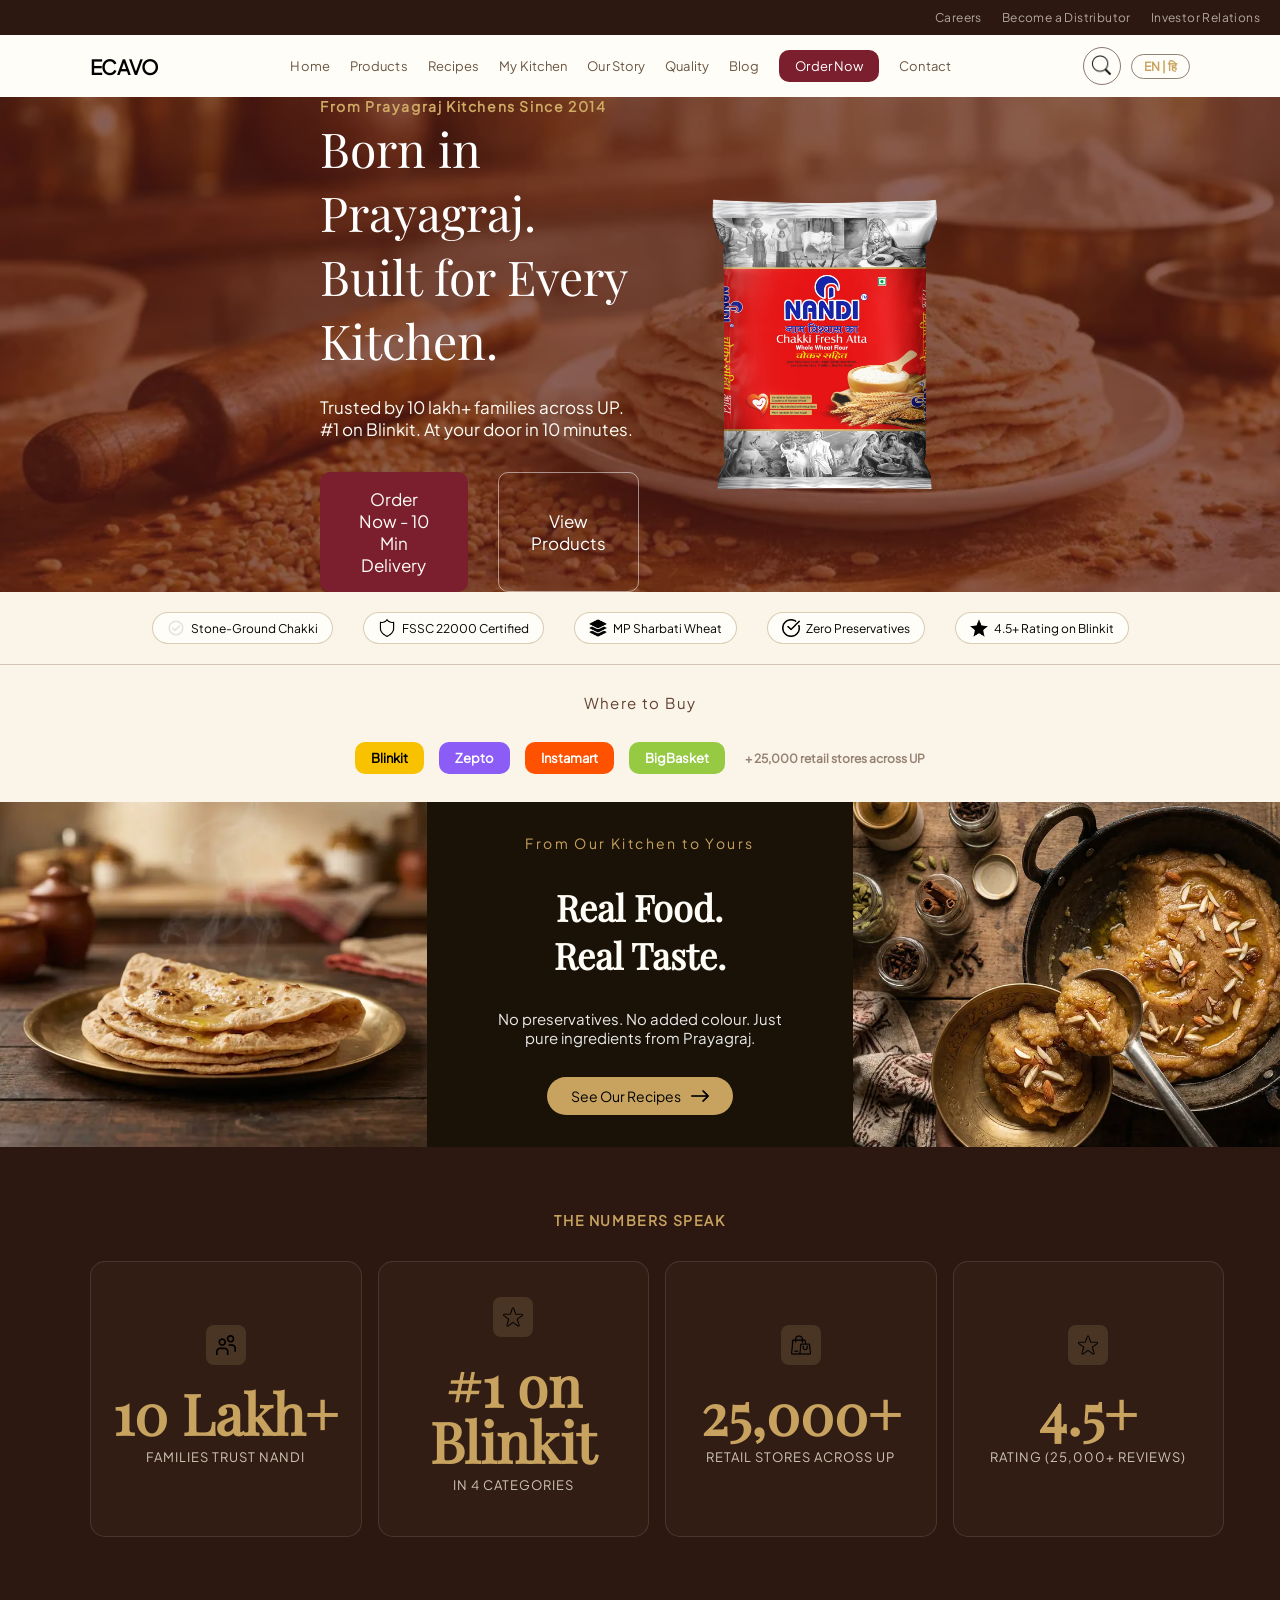
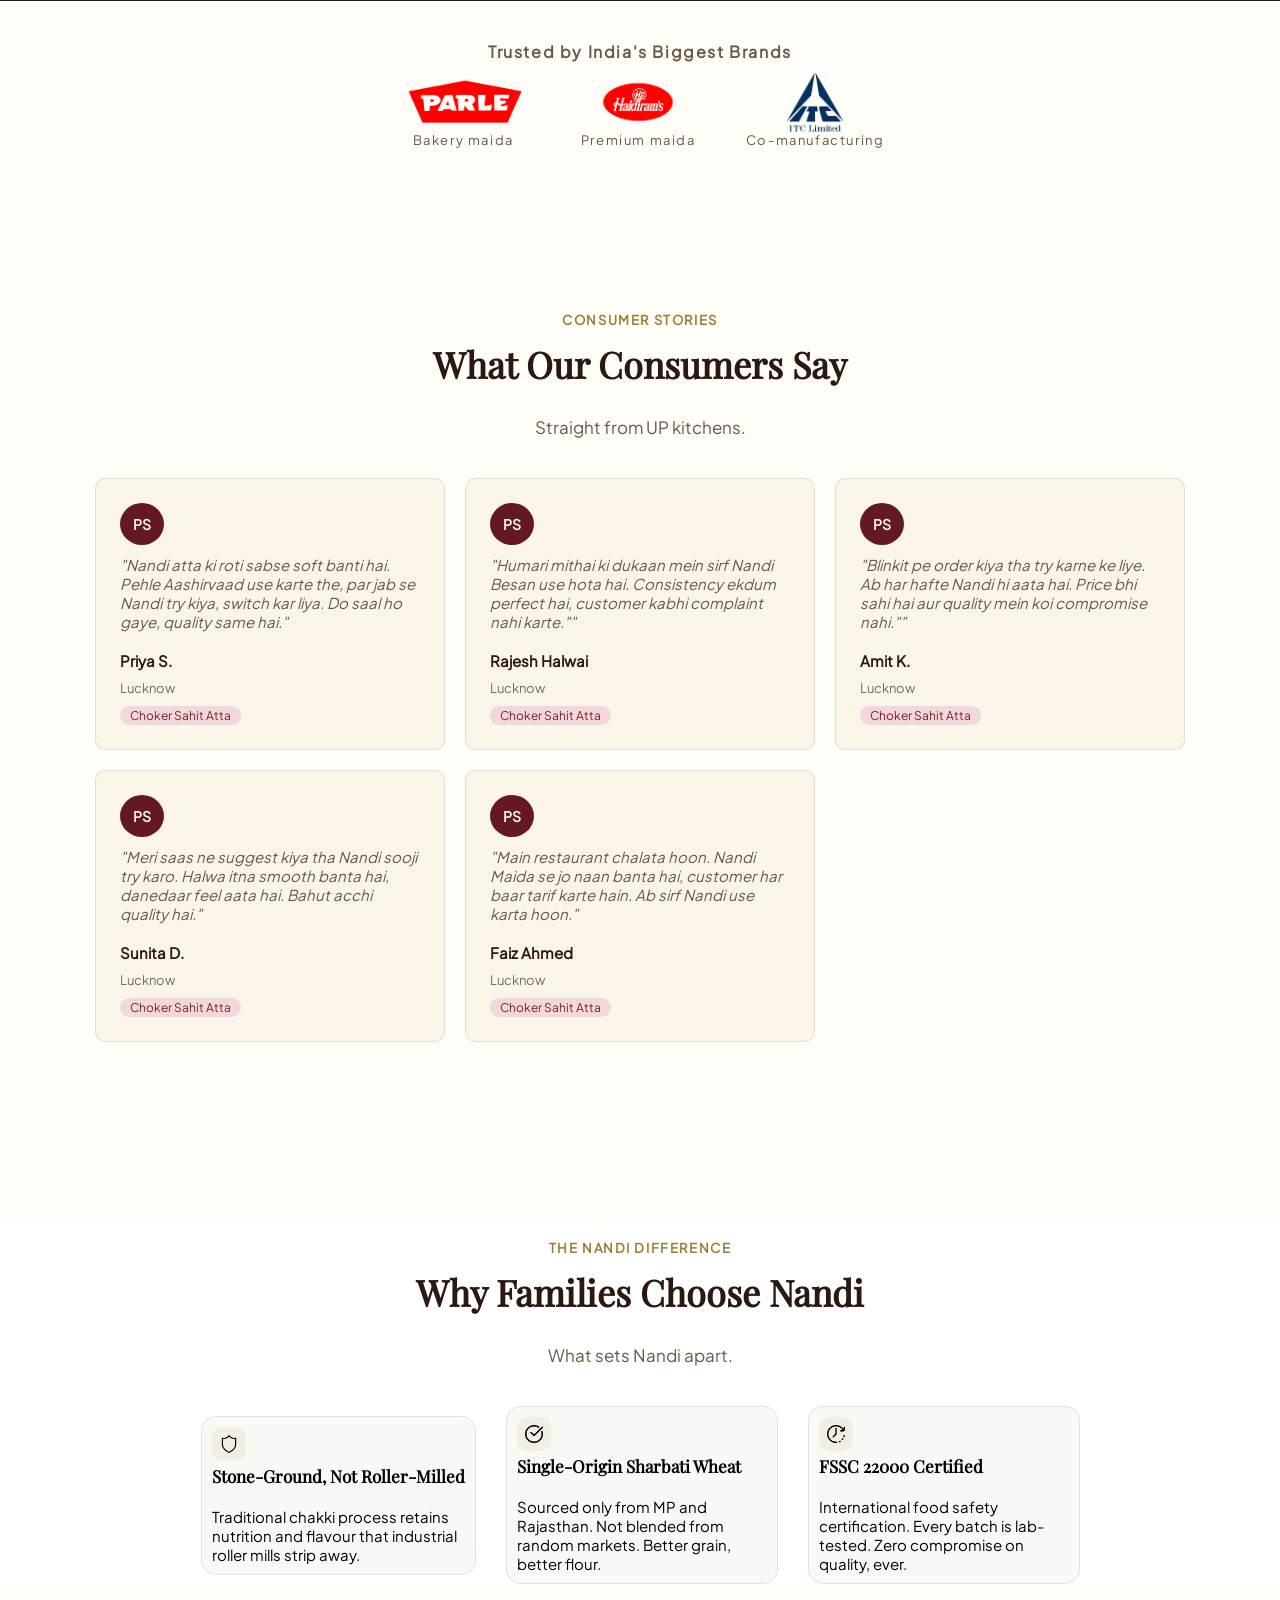
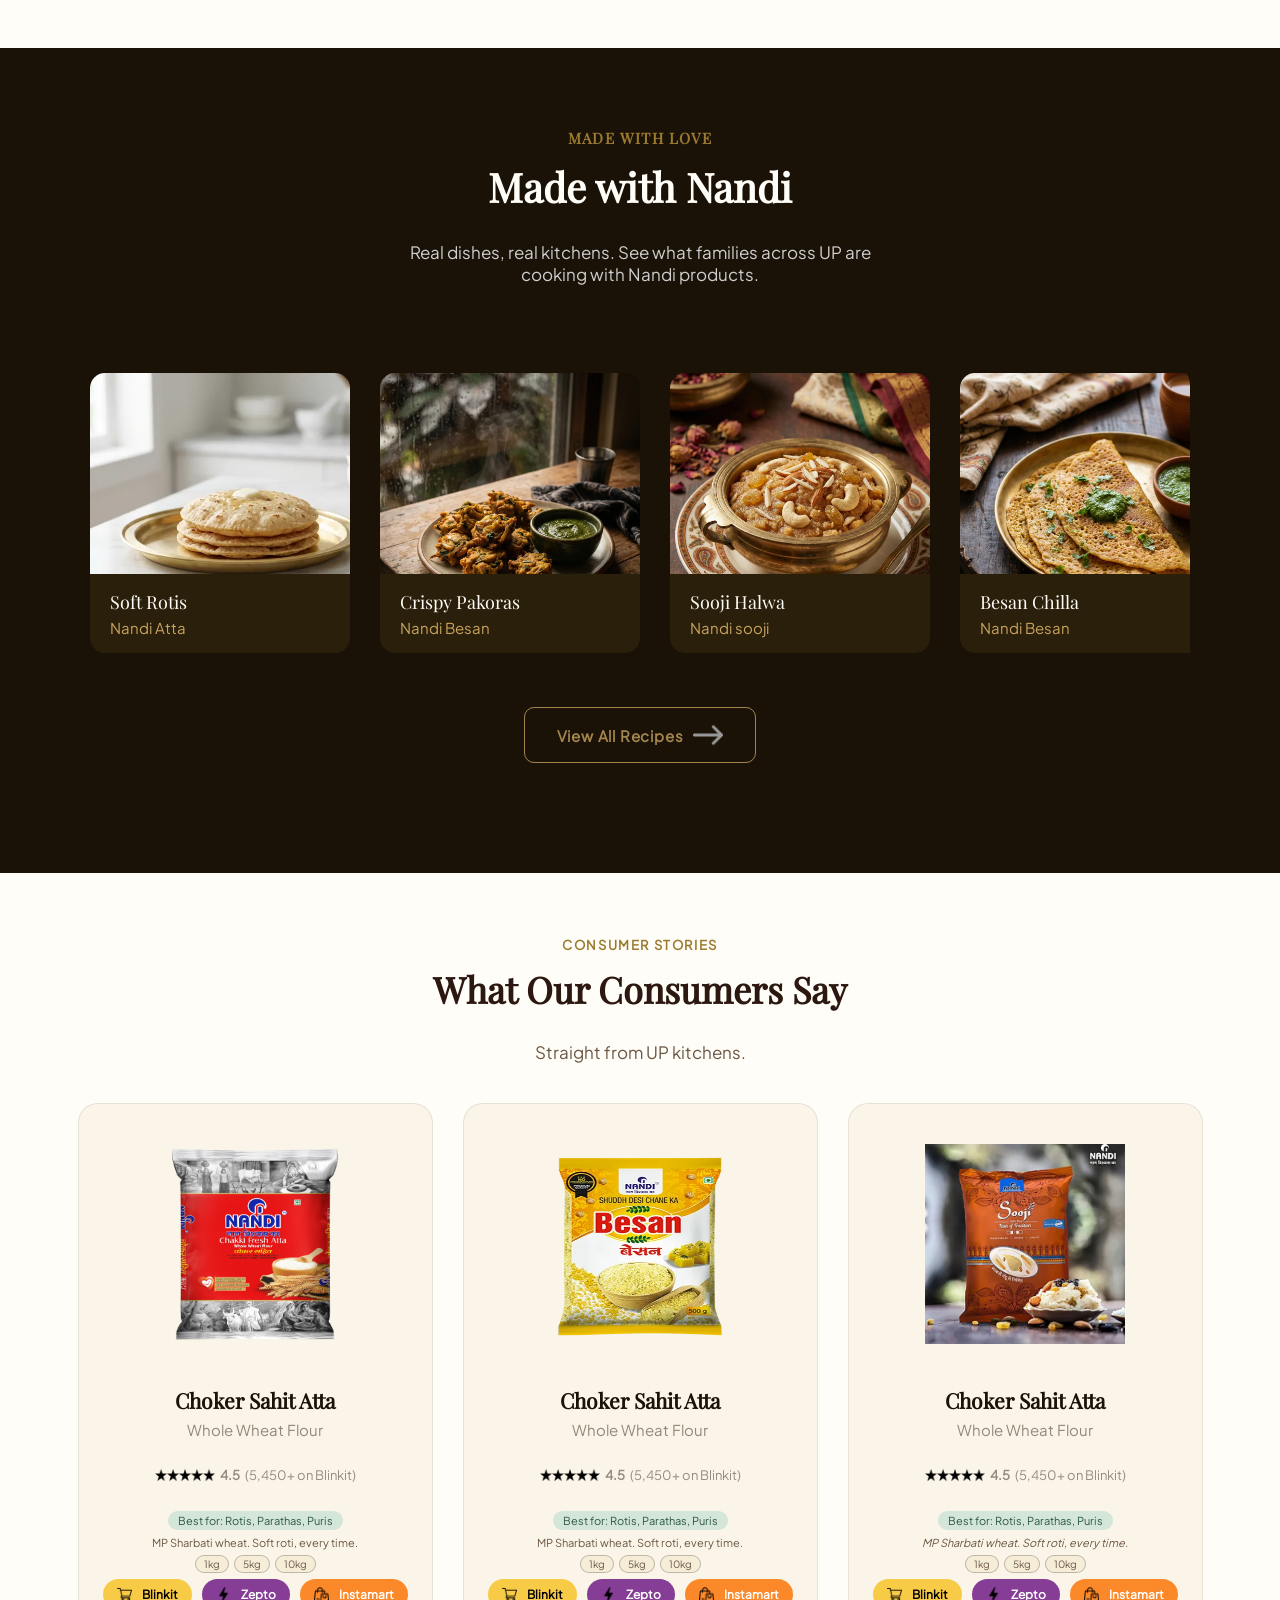
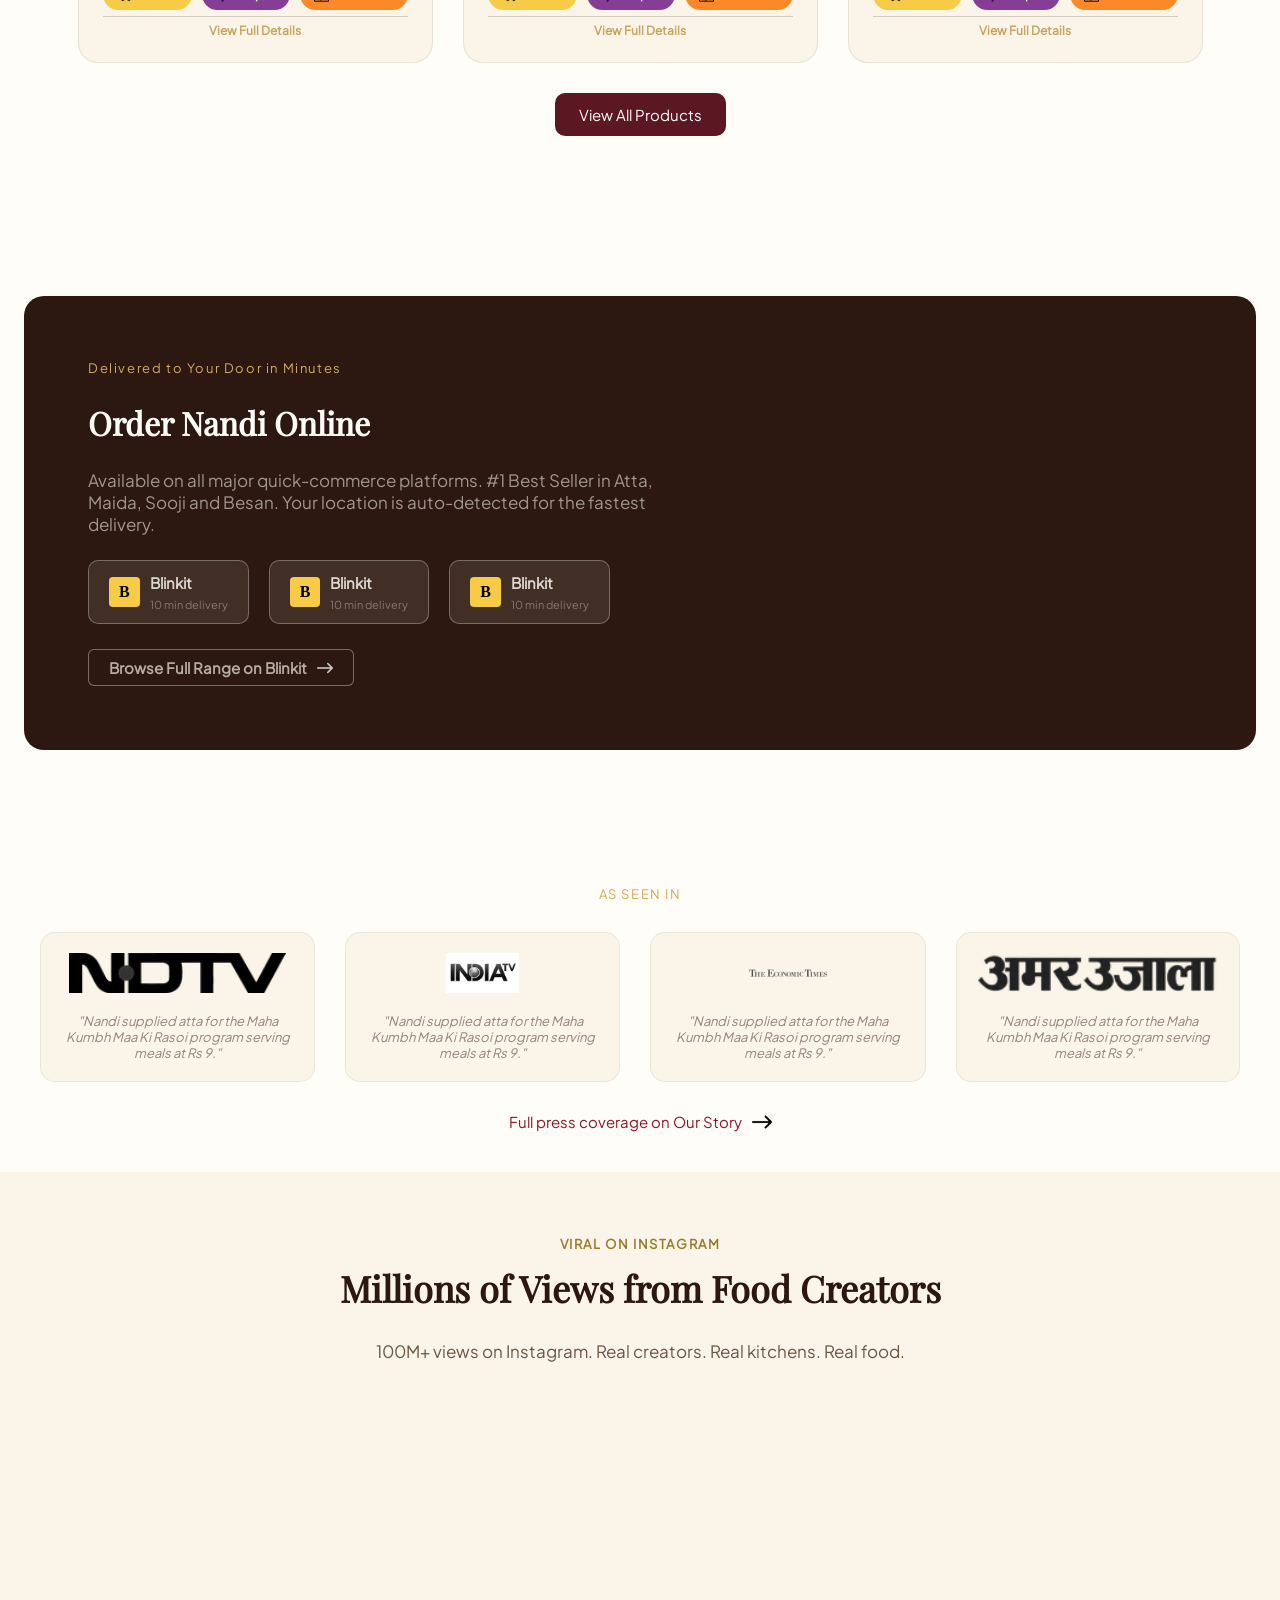
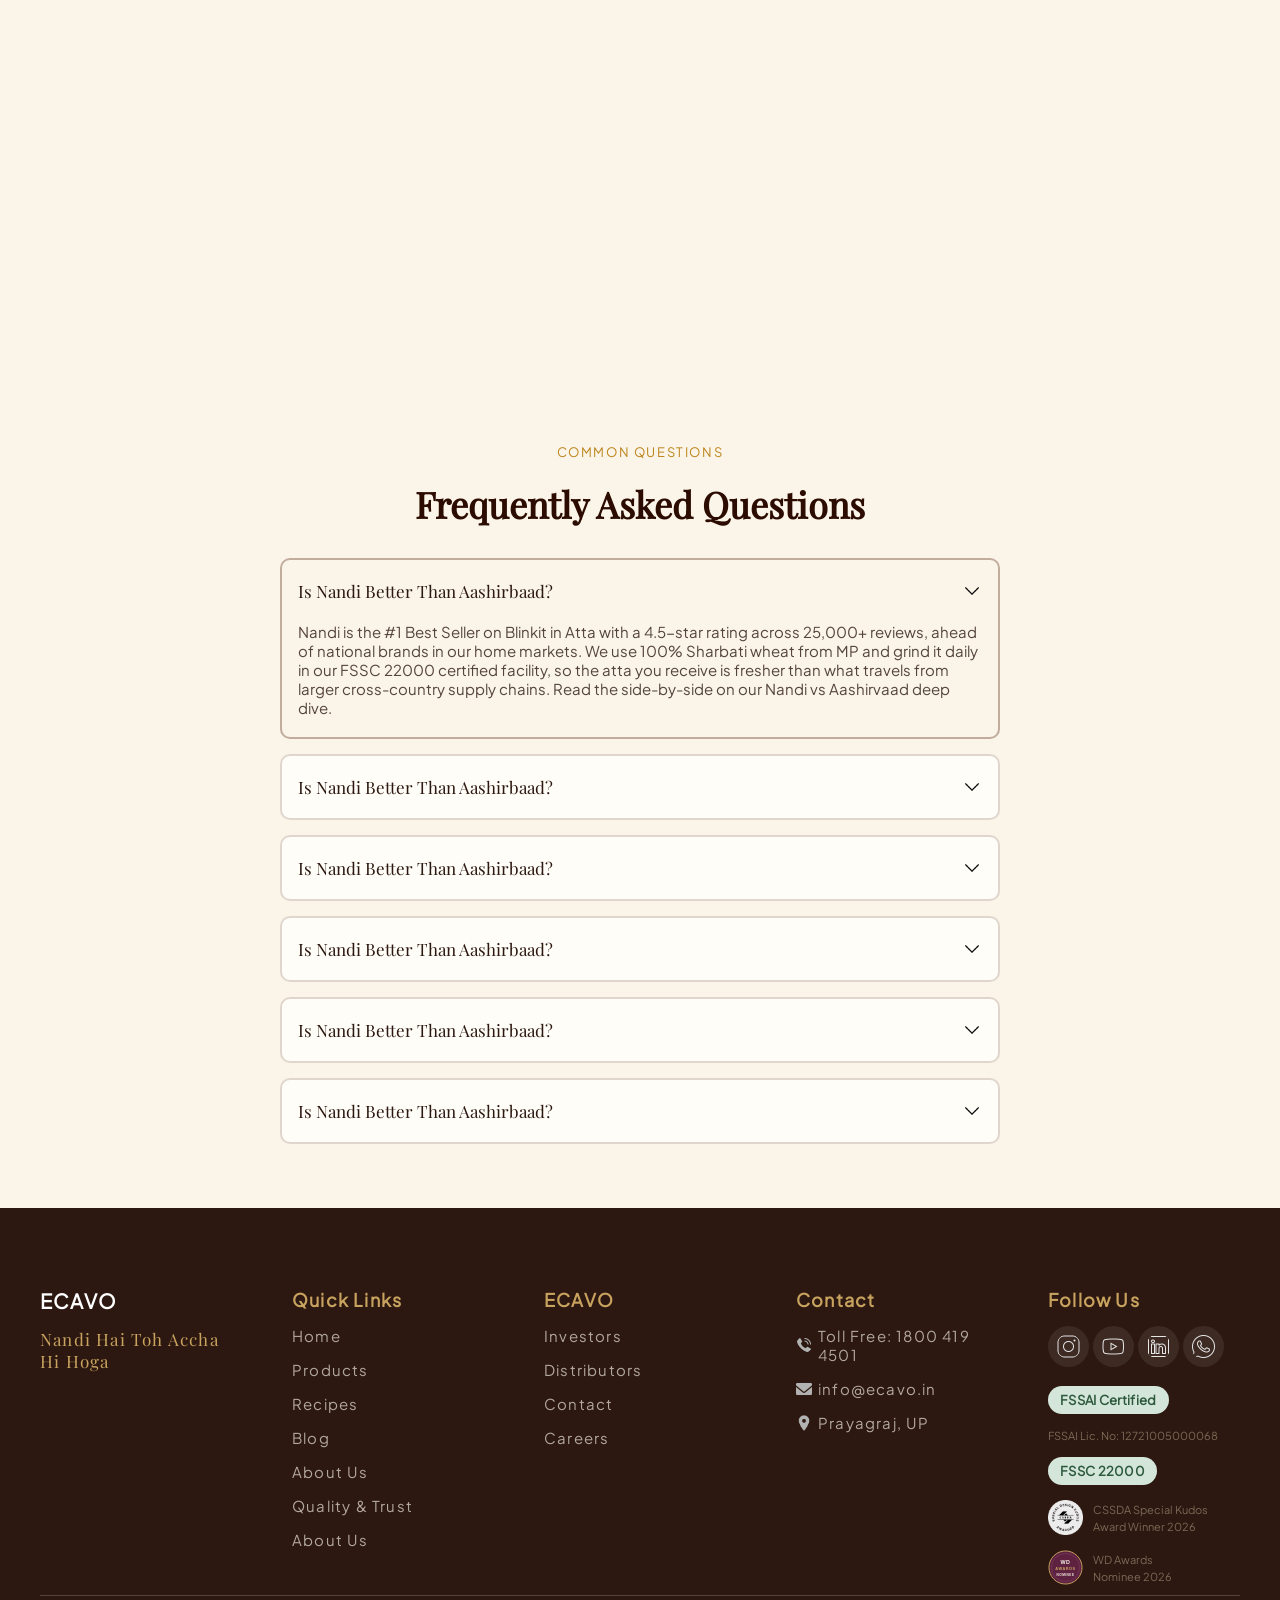
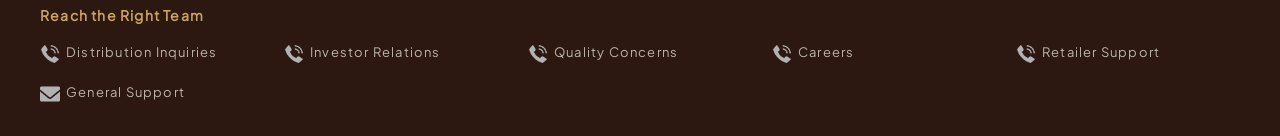
==== commit 5e50a119: "updated" ====
--- a/index.html
+++ b/index.html
@@ -11,71 +11,71 @@
 
 <body>
   <!-- NAVIGATION  -->
-   <!-- NAV-TOP  -->
-    <div class="nt-main-container">
-      <div class="nt-inner-container">
-        <p>Careers</p>
-        <p>Become a Distributor</p>
-        <p>Investor Relations</p>
-      </div>
-    </div>
-
-    <!-- NAV_BOTTOM  -->
-
-    <div class="nb-main-container">
-
-      <div class="nb-inner-container">
-        
-        <div class="nd-logo">
-          ECAVO
-        </div>
-
-        <div class="nb-btn-container">
-          <button class="nb-btn">
-            Home
-          </button>
-          <button class="nb-btn">
-            Products
-          </button>
-          <button class="nb-btn">
-            Recipes
-          </button>
-          <button class="nb-btn">
-            My Kitchen
-          </button>
-          <button class="nb-btn">
-            Our Story
-          </button>
-          <button class="nb-btn">
-            Quality
-          </button>
-          <button class="nb-btn">
-            Blog
-          </button>
-          <button class="nb-btn-e">
-            Order Now
-          </button>
-          <button class="nb-btn">
-            Contact
-          </button>
-        </div>
-
-        <div class="nb-search-container">
-          <img src="Icons/icons8-search-100.png" class="nb-search">
-          <div class="nb-lang">
-            <p>EN | हि</p>
-          </div>
-
-
-          <div class="nav-mobile-menu">
-            <img src="Icons/icons8-hamburger-menu-100.png" alt="">
-          </div>
-        </div>
-
-
-      </div>
-
-    </div>
+  <!-- NAV-TOP  -->
+  <div class="nt-main-container">
+    <div class="nt-inner-container">
+      <p>Careers</p>
+      <p>Become a Distributor</p>
+      <p>Investor Relations</p>
+    </div>
+  </div>
+
+  <!-- NAV_BOTTOM  -->
+
+  <div class="nb-main-container">
+
+    <div class="nb-inner-container">
+
+      <div class="nd-logo">
+        ECAVO
+      </div>
+
+      <div class="nb-btn-container">
+        <button class="nb-btn">
+          Home
+        </button>
+        <button class="nb-btn">
+          Products
+        </button>
+        <button class="nb-btn">
+          Recipes
+        </button>
+        <button class="nb-btn">
+          My Kitchen
+        </button>
+        <button class="nb-btn">
+          Our Story
+        </button>
+        <button class="nb-btn">
+          Quality
+        </button>
+        <button class="nb-btn">
+          Blog
+        </button>
+        <button class="nb-btn-e">
+          Order Now
+        </button>
+        <button class="nb-btn">
+          Contact
+        </button>
+      </div>
+
+      <div class="nb-search-container">
+        <img src="Icons/icons8-search-100.png" class="nb-search">
+        <div class="nb-lang">
+          <p>EN | हि</p>
+        </div>
+
+
+        <div class="nav-mobile-menu">
+          <img src="Icons/icons8-hamburger-menu-100.png" alt="">
+        </div>
+      </div>
+
+
+    </div>
+
+  </div>
   <!-- HERO SECTION -->
   <div class="hero-container">
     <div class="hero-overlay">
@@ -488,10 +488,80 @@
 
       <div class="fp-cards-container">
         <!-- ITEMS  -->
+        <!-- <a href="page-2.html" class="fp-card-link"> -->
+          <div class="fp-card">
+
+            <div class="fp-top-img">
+              <img src="Images/atta-red-mockup-hero.webp" alt="">
+            </div>
+            <h1>
+              Choker Sahit Atta
+            </h1>
+            <h2>
+              Whole Wheat Flour
+            </h2>
+            <div class="fp-rating">
+              <img src="Icons/stars.png" alt="">
+              <p>
+                <b>4.5</b>
+              </p>
+              <p>
+                (5,450+ on Blinkit)
+              </p>
+            </div>
+            <div class="fp-tag">
+              Best for: Rotis, Parathas, Puris
+            </div>
+            <p>
+              MP Sharbati wheat. Soft roti, every time.
+            </p>
+            <div class="fp-amount">
+              <!-- ITEMS  -->
+              <div class="fp-small-tags">
+                1kg
+              </div>
+              <!-- ITEMS  -->
+              <div class="fp-small-tags">
+                5kg
+              </div>
+              <!-- ITEMS  -->
+              <div class="fp-small-tags">
+                10kg
+              </div>
+            </div>
+            <div class="fp-badges">
+              <!-- ITEMS  -->
+              <div class="badge-1">
+                <img src="Icons/shopping-cart.png" class="badge-img">
+                <p>
+                  Blinkit
+                </p>
+              </div>
+              <!-- ITEMS  -->
+              <div class="badge-2">
+                <img src="Icons/thunder.png" class="badge-img">
+                <p>
+                  Zepto
+                </p>
+              </div>
+              <!-- ITEMS  -->
+              <div class="badge-3">
+                <img src="Icons/paper-bags_4129702.png" class="badge-img">
+                <p>
+                  Instamart
+                </p>
+              </div>
+            </div>
+            <hr>
+            <span>
+              <a href="page-2.html" class="fp-card-link">View Full Details</a>
+            </span>
+          </div>
+        </a>
+        <!-- ITEMS  -->
         <div class="fp-card">
-          <a class="hhs">view details</a>
           <div class="fp-top-img">
-            <img src="Images/atta-red-mockup-hero.webp" alt="">
+            <img src="Images/besan.webp" alt="">
           </div>
           <h1>
             Choker Sahit Atta
@@ -553,13 +623,14 @@
           </div>
           <hr>
           <span>
+
             View Full Details
           </span>
         </div>
         <!-- ITEMS  -->
         <div class="fp-card">
           <div class="fp-top-img">
-            <img src="Images/besan.webp" alt="">
+            <img src="Images/sooji.webp" alt="">
           </div>
           <h1>
             Choker Sahit Atta
@@ -569,83 +640,15 @@
           </h2>
           <div class="fp-rating">
             <img src="Icons/stars.png" alt="">
-            <p>
-              <b>4.5</b>
-            </p>
+
+            <p><b>4.5</b></p>
+
             <p>
               (5,450+ on Blinkit)
             </p>
           </div>
           <div class="fp-tag">
             Best for: Rotis, Parathas, Puris
-          </div>
-          <p>
-            MP Sharbati wheat. Soft roti, every time.
-          </p>
-          <div class="fp-amount">
-            <!-- ITEMS  -->
-            <div class="fp-small-tags">
-              1kg
-            </div>
-            <!-- ITEMS  -->
-            <div class="fp-small-tags">
-              5kg
-            </div>
-            <!-- ITEMS  -->
-            <div class="fp-small-tags">
-              10kg
-            </div>
-          </div>
-          <div class="fp-badges">
-            <!-- ITEMS  -->
-            <div class="badge-1">
-              <img src="Icons/shopping-cart.png" class="badge-img">
-              <p>
-                Blinkit
-              </p>
-            </div>
-            <!-- ITEMS  -->
-            <div class="badge-2">
-              <img src="Icons/thunder.png" class="badge-img">
-              <p>
-                Zepto
-              </p>
-            </div>
-            <!-- ITEMS  -->
-            <div class="badge-3">
-              <img src="Icons/paper-bags_4129702.png" class="badge-img">
-              <p>
-                Instamart
-              </p>
-            </div>
-          </div>
-          <hr>
-          <span>
-            View Full Details
-          </span>
-        </div>
-        <!-- ITEMS  -->
-        <div class="fp-card">
-          <div class="fp-top-img">
-            <img src="Images/sooji.webp" alt="">
-          </div>
-          <h1>
-            Choker Sahit Atta
-          </h1>
-          <h2>
-            Whole Wheat Flour
-          </h2>
-          <div class="fp-rating">
-            <img src="Icons/stars.png" alt="">
-            
-              <p><b>4.5</b></p>
-            
-            <p>
-              (5,450+ on Blinkit)
-            </p>
-          </div>
-          <div class="fp-tag">
-           Best for: Rotis, Parathas, Puris
           </div>
           <p>
             <i>
@@ -823,13 +826,22 @@
 
       <div class="mv-video-container">
         <div class="mv-vid">
-          <iframe width="482" height="857" src="https://www.youtube.com/embed/tDEM3P7eRRg" title="would you eat this? #shorts" frameborder="0" allow="accelerometer; autoplay; clipboard-write; encrypted-media; gyroscope; picture-in-picture; web-share" referrerpolicy="strict-origin-when-cross-origin" allowfullscreen></iframe>
+          <iframe width="482" height="857" src="https://www.youtube.com/embed/tDEM3P7eRRg"
+            title="would you eat this? #shorts" frameborder="0"
+            allow="accelerometer; autoplay; clipboard-write; encrypted-media; gyroscope; picture-in-picture; web-share"
+            referrerpolicy="strict-origin-when-cross-origin" allowfullscreen></iframe>
         </div>
         <div class="mv-vid">
-          <iframe width="482" height="857" src="https://www.youtube.com/embed/bC7tczHfzhs" title="These 10 KG BURGERS Are Massive ! 😳" frameborder="0" allow="accelerometer; autoplay; clipboard-write; encrypted-media; gyroscope; picture-in-picture; web-share" referrerpolicy="strict-origin-when-cross-origin" allowfullscreen></iframe>
+          <iframe width="482" height="857" src="https://www.youtube.com/embed/bC7tczHfzhs"
+            title="These 10 KG BURGERS Are Massive ! 😳" frameborder="0"
+            allow="accelerometer; autoplay; clipboard-write; encrypted-media; gyroscope; picture-in-picture; web-share"
+            referrerpolicy="strict-origin-when-cross-origin" allowfullscreen></iframe>
         </div>
         <div class="mv-vid">
-          <iframe width="482" height="857" src="https://www.youtube.com/embed/9HQqCdXCRHY" title="Famous Taiwanese Breakfast in New Taipei City #taiwanesefood" frameborder="0" allow="accelerometer; autoplay; clipboard-write; encrypted-media; gyroscope; picture-in-picture; web-share" referrerpolicy="strict-origin-when-cross-origin" allowfullscreen></iframe>
+          <iframe width="482" height="857" src="https://www.youtube.com/embed/9HQqCdXCRHY"
+            title="Famous Taiwanese Breakfast in New Taipei City #taiwanesefood" frameborder="0"
+            allow="accelerometer; autoplay; clipboard-write; encrypted-media; gyroscope; picture-in-picture; web-share"
+            referrerpolicy="strict-origin-when-cross-origin" allowfullscreen></iframe>
         </div>
       </div>
     </div>
@@ -923,9 +935,9 @@
     </div>
   </div>
 
-   <!-- FOOTER  -->
-
-   <footer>
+  <!-- FOOTER  -->
+
+  <footer>
     <div class="foot-main-container">
       <div class="foot-inner-container">
         <div class="foot-top-container">
@@ -983,12 +995,12 @@
                 Toll Free: 1800 419 4501
               </p>
             </div>
-            
+
 
             <div>
               <img src="Icons/mail_15821845.png" alt="">
               <p>
-                 info@ecavo.in
+                info@ecavo.in
               </p>
             </div>
 
@@ -1044,7 +1056,7 @@
               <img src="Icons/telephone-call_3059502.png" alt="">
               <p>Distribution Inquiries</p>
             </div>
-            
+
 
             <div class="foot-item">
               <img src="Icons/telephone-call_3059502.png" alt="">
@@ -1075,7 +1087,7 @@
         </div>
       </div>
     </div>
-   </footer>
+  </footer>
 
 
 </body>
--- a/index.css
+++ b/index.css
@@ -964,7 +964,13 @@
   color: #C8A35F;
   font-weight: 600;
 }
-
+.fp-card-link{
+  font-family: jakarta;
+  font-size: 12px;
+  color: #C8A35F;
+  font-weight: 600;
+  text-decoration: none;
+}
 .fp-rating{
   display: flex;
   justify-content: center;
